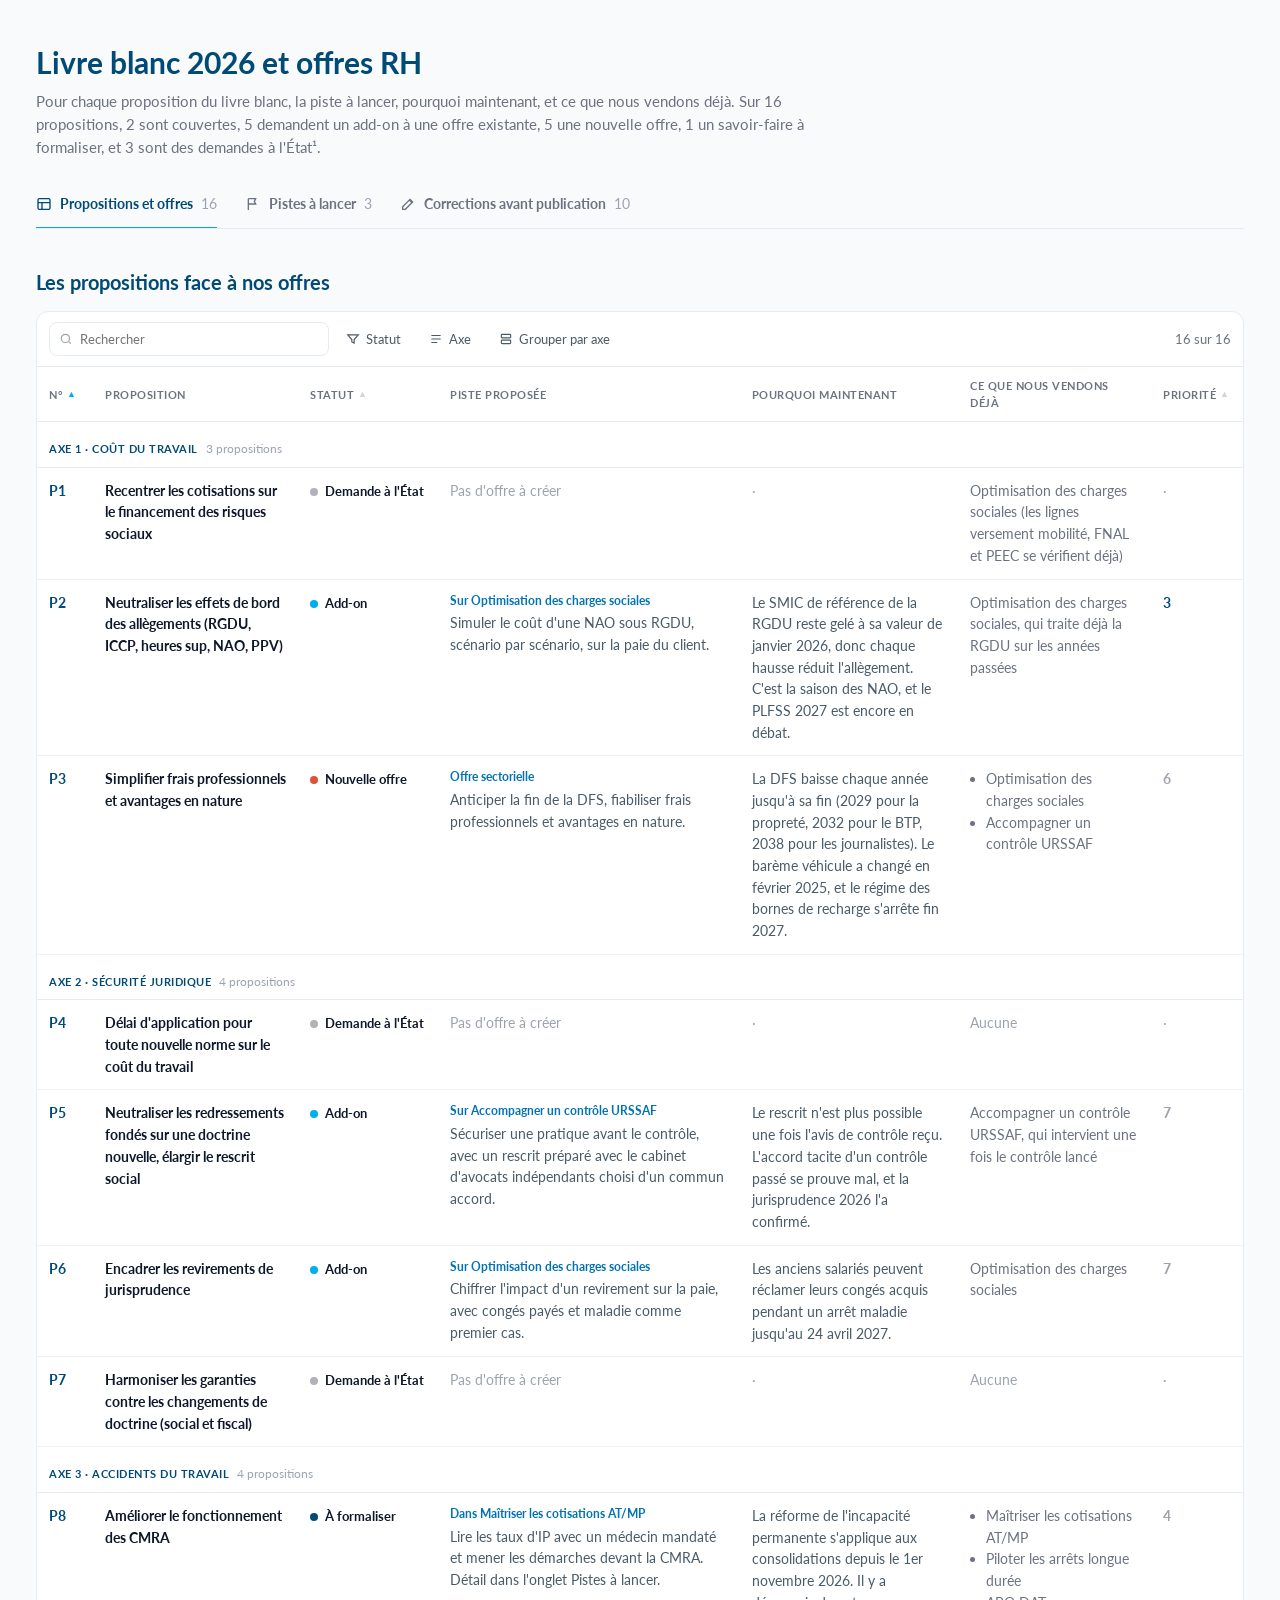
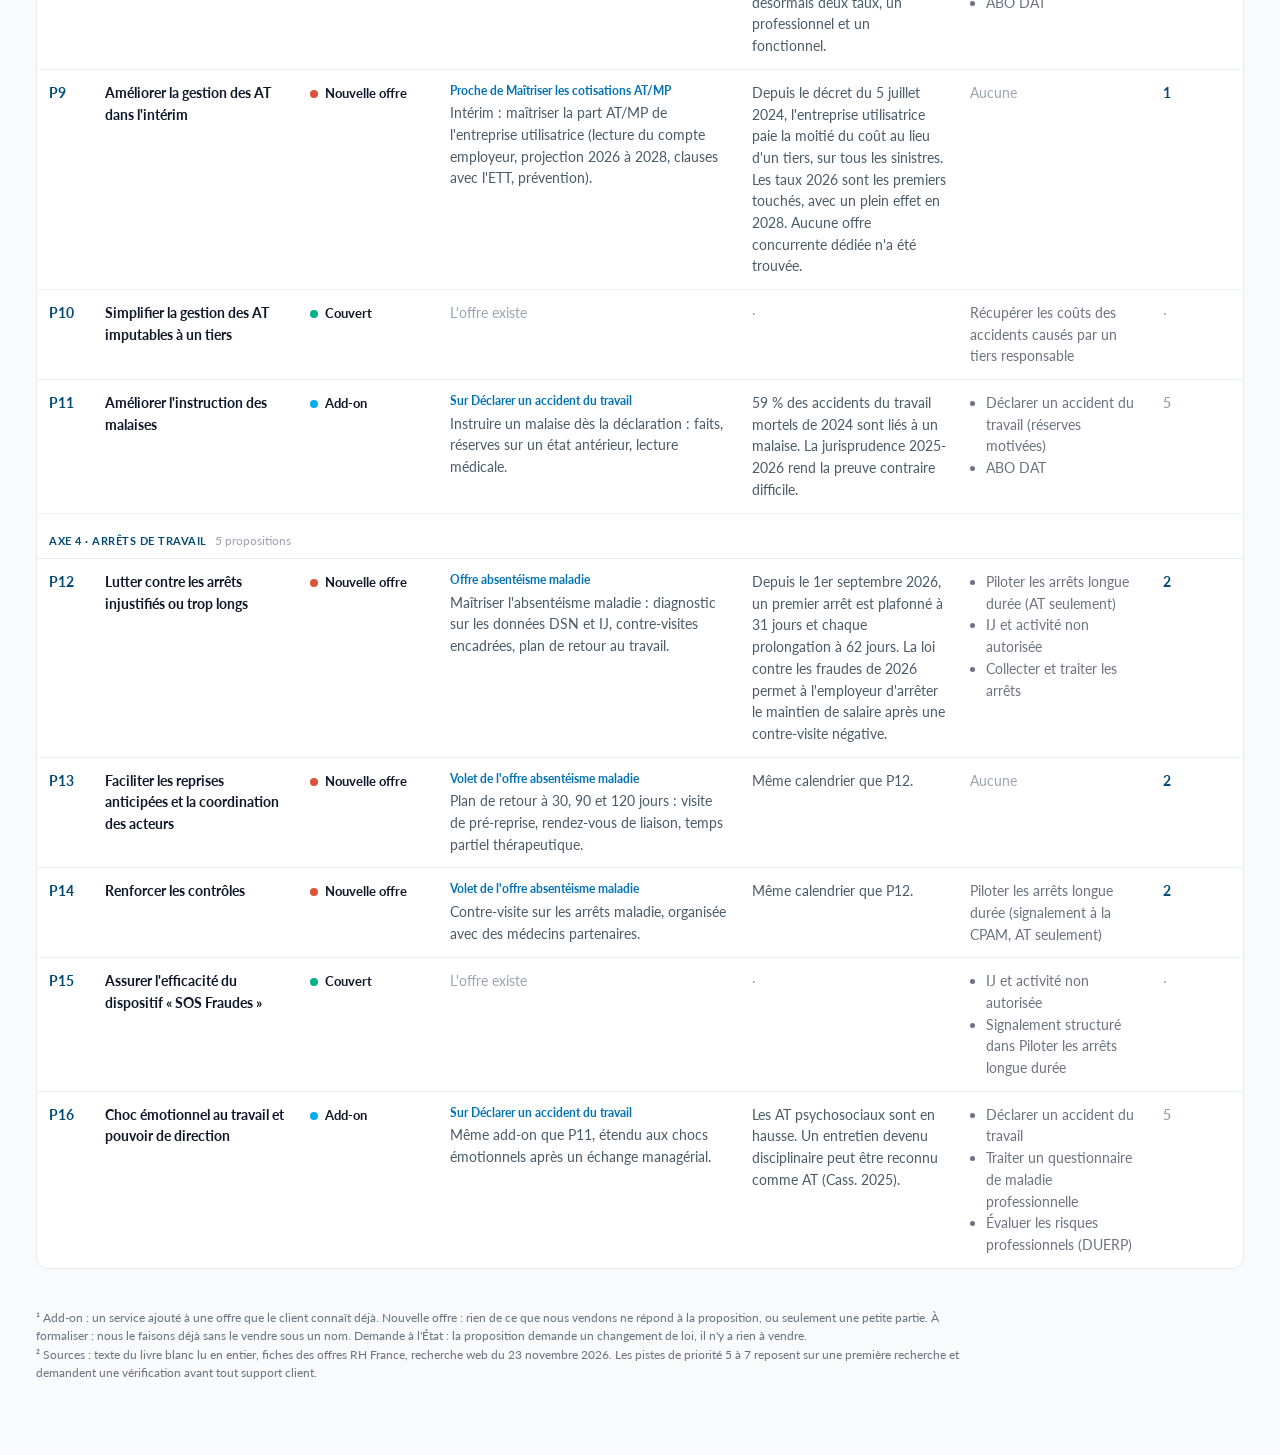
==== index.html @ 5270e530 "Piste column first, Demande à l'État status." ====
<!doctype html>
<html lang="fr">
<head>
<meta charset="utf-8">
<meta name="viewport" content="width=device-width, initial-scale=1">
<meta name="robots" content="noindex, nofollow, noarchive, nosnippet, noimageindex">
<title>Livre blanc 2026 et offres RH</title>
<link rel="preconnect" href="https://fonts.googleapis.com">
<link rel="preconnect" href="https://fonts.gstatic.com" crossorigin>
<link rel="stylesheet" href="https://fonts.googleapis.com/css2?family=Lato:wght@400;700;900&display=swap">
<link rel="stylesheet" href="style.css">
<style>
#map col.c-n{width:56px} #map col.c-prop{width:17%} #map col.c-st{width:140px} #map col.c-pis{width:25%} #map col.c-why{width:auto} #map col.c-off{width:16%} #map col.c-pr{width:92px}
#map td.off{color:var(--muted)}

</style>
</head>
<body>
<div class="wrap">

<header>
  <h1>Livre blanc 2026 et offres RH</h1>
  <p class="lead">Pour chaque proposition du livre blanc, la piste à lancer, pourquoi maintenant, et ce que nous vendons déjà. Sur 16 propositions, 2 sont couvertes, 5 demandent un add-on à une offre existante, 5 une nouvelle offre, 1 un savoir-faire à formaliser, et 3 sont des demandes à l'État¹.</p>
  <nav class="tabs" aria-label="Pages">
    <a href="./" aria-current="page"><svg viewBox="0 0 24 24" aria-hidden="true"><rect x="3" y="4" width="18" height="16" rx="2"/><path d="M3 10h18M9 10v10"/></svg>Propositions et offres <span class="c">16</span></a>
    <a href="pistes.html"><svg viewBox="0 0 24 24" aria-hidden="true"><path d="M5 21V4"/><path d="M5 4h11l-2 4 2 4H5"/></svg>Pistes à lancer <span class="c">3</span></a>
    <a href="corrections.html"><svg viewBox="0 0 24 24" aria-hidden="true"><path d="M4 20h4L19 9l-4-4L4 16z"/><path d="M14 6l4 4"/></svg>Corrections avant publication <span class="c">10</span></a>
  </nav>
</header>

<section aria-labelledby="t1">
  <h2 id="t1">Les propositions face à nos offres</h2>
  <div class="view" id="mapview">
    <div class="toolbar" role="toolbar" aria-label="Filtres">
      <label class="search"><svg viewBox="0 0 24 24" aria-hidden="true"><circle cx="11" cy="11" r="7"/><path d="m20 20-3.5-3.5"/></svg><input id="q" type="search" placeholder="Rechercher" aria-label="Rechercher une proposition ou une offre"></label>
      <span class="fbtn" id="fb-status"><svg viewBox="0 0 24 24" aria-hidden="true"><path d="M3 5h18l-7 8v6l-4-2v-4z"/></svg><span class="lbl">Statut</span><select id="f-status" aria-label="Filtrer par statut"></select></span>
      <span class="fbtn" id="fb-axe"><svg viewBox="0 0 24 24" aria-hidden="true"><path d="M4 6h16M4 12h16M4 18h10"/></svg><span class="lbl">Axe</span><select id="f-axe" aria-label="Filtrer par axe"></select></span>
      <span class="fbtn" id="fb-group"><svg viewBox="0 0 24 24" aria-hidden="true"><rect x="4" y="4" width="16" height="6" rx="1.5"/><rect x="4" y="14" width="16" height="6" rx="1.5"/></svg><span class="lbl">Grouper par axe</span><select id="f-group" aria-label="Grouper les lignes"><option value="axe">Grouper par axe</option><option value="status">Grouper par statut</option><option value="none">Sans regroupement</option></select></span>
      <span class="spacer"></span>
      <button class="clear" id="clear">Réinitialiser</button>
      <span class="meta" id="count"></span>
    </div>
    <table id="map">
      <colgroup><col class="c-n"><col class="c-prop"><col class="c-st"><col class="c-pis"><col class="c-why"><col class="c-off"><col class="c-pr"></colgroup>
      <thead><tr>
        <th data-key="n" aria-sort="ascending"><button>N° <span class="arrow">▲</span></button></th>
        <th><span>Proposition</span></th>
        <th data-key="status"><button>Statut <span class="arrow">▲</span></button></th>
        <th><span>Piste proposée</span></th>
        <th><span>Pourquoi maintenant</span></th>
        <th><span>Ce que nous vendons déjà</span></th>
        <th data-key="prio"><button>Priorité <span class="arrow">▲</span></button></th>
      </tr></thead>
      <tbody></tbody>
    </table>
  </div>
</section>

<p class="foot">¹ Add-on : un service ajouté à une offre que le client connaît déjà. Nouvelle offre : rien de ce que nous vendons ne répond à la proposition, ou seulement une petite partie. À formaliser : nous le faisons déjà sans le vendre sous un nom. Demande à l'État : la proposition demande un changement de loi, il n'y a rien à vendre.<br>² Sources : texte du livre blanc lu en entier, fiches des offres RH France, recherche web du 23 novembre 2026. Les pistes de priorité 5 à 7 reposent sur une première recherche et demandent une vérification avant tout support client.</p>
</div>

<script>
(function(){
  var AXES={1:"Axe 1 · Coût du travail",2:"Axe 2 · Sécurité juridique",3:"Axe 3 · Accidents du travail",4:"Axe 4 · Arrêts de travail"};
  var ST={ok:"Couvert",addon:"Add-on",new:"Nouvelle offre",prac:"À formaliser",pol:"Demande à l'État"};
  var ST_KEYS=["ok","addon","new","prac","pol"];
  var ST_ORDER={new:0,addon:1,prac:2,ok:3,pol:4};
  var rows=[
    {n:1,axe:1,prop:"Recentrer les cotisations sur le financement des risques sociaux",offers:["Optimisation des charges sociales (les lignes versement mobilité, FNAL et PEEC se vérifient déjà)"],st:"pol"},
    {n:2,axe:1,prop:"Neutraliser les effets de bord des allègements (RGDU, ICCP, heures sup, NAO, PPV)",offers:["Optimisation des charges sociales, qui traite déjà la RGDU sur les années passées"],st:"addon",on:"Sur Optimisation des charges sociales",piste:"Simuler le coût d'une NAO sous RGDU, scénario par scénario, sur la paie du client.",why:"Le SMIC de référence de la RGDU reste gelé à sa valeur de janvier 2026, donc chaque hausse réduit l'allègement. C'est la saison des NAO, et le PLFSS 2027 est encore en débat.",prio:3},
    {n:3,axe:1,prop:"Simplifier frais professionnels et avantages en nature",offers:["Optimisation des charges sociales","Accompagner un contrôle URSSAF"],st:"new",on:"Offre sectorielle",piste:"Anticiper la fin de la DFS, fiabiliser frais professionnels et avantages en nature.",why:"La DFS baisse chaque année jusqu'à sa fin (2029 pour la propreté, 2032 pour le BTP, 2038 pour les journalistes). Le barème véhicule a changé en février 2025, et le régime des bornes de recharge s'arrête fin 2027.",prio:6},
    {n:4,axe:2,prop:"Délai d'application pour toute nouvelle norme sur le coût du travail",offers:[],st:"pol"},
    {n:5,axe:2,prop:"Neutraliser les redressements fondés sur une doctrine nouvelle, élargir le rescrit social",offers:["Accompagner un contrôle URSSAF, qui intervient une fois le contrôle lancé"],st:"addon",on:"Sur Accompagner un contrôle URSSAF",piste:"Sécuriser une pratique avant le contrôle, avec un rescrit préparé avec le cabinet d'avocats indépendants choisi d'un commun accord.",why:"Le rescrit n'est plus possible une fois l'avis de contrôle reçu. L'accord tacite d'un contrôle passé se prouve mal, et la jurisprudence 2026 l'a confirmé.",prio:7},
    {n:6,axe:2,prop:"Encadrer les revirements de jurisprudence",offers:["Optimisation des charges sociales"],st:"addon",on:"Sur Optimisation des charges sociales",piste:"Chiffrer l'impact d'un revirement sur la paie, avec congés payés et maladie comme premier cas.",why:"Les anciens salariés peuvent réclamer leurs congés acquis pendant un arrêt maladie jusqu'au 24 avril 2027.",prio:7},
    {n:7,axe:2,prop:"Harmoniser les garanties contre les changements de doctrine (social et fiscal)",offers:[],st:"pol"},
    {n:8,axe:3,prop:"Améliorer le fonctionnement des CMRA",offers:["Maîtriser les cotisations AT/MP","Piloter les arrêts longue durée","ABO DAT"],st:"prac",on:"Dans Maîtriser les cotisations AT/MP",piste:"Lire les taux d'IP avec un médecin mandaté et mener les démarches devant la CMRA. Détail dans l'onglet Pistes à lancer.",why:"La réforme de l'incapacité permanente s'applique aux consolidations depuis le 1er novembre 2026. Il y a désormais deux taux, un professionnel et un fonctionnel.",prio:4},
    {n:9,axe:3,prop:"Améliorer la gestion des AT dans l'intérim",offers:[],st:"new",on:"Proche de Maîtriser les cotisations AT/MP",piste:"Intérim : maîtriser la part AT/MP de l'entreprise utilisatrice (lecture du compte employeur, projection 2026 à 2028, clauses avec l'ETT, prévention).",why:"Depuis le décret du 5 juillet 2024, l'entreprise utilisatrice paie la moitié du coût au lieu d'un tiers, sur tous les sinistres. Les taux 2026 sont les premiers touchés, avec un plein effet en 2028. Aucune offre concurrente dédiée n'a été trouvée.",prio:1},
    {n:10,axe:3,prop:"Simplifier la gestion des AT imputables à un tiers",offers:["Récupérer les coûts des accidents causés par un tiers responsable"],st:"ok"},
    {n:11,axe:3,prop:"Améliorer l'instruction des malaises",offers:["Déclarer un accident du travail (réserves motivées)","ABO DAT"],st:"addon",on:"Sur Déclarer un accident du travail",piste:"Instruire un malaise dès la déclaration : faits, réserves sur un état antérieur, lecture médicale.",why:"59 % des accidents du travail mortels de 2024 sont liés à un malaise. La jurisprudence 2025-2026 rend la preuve contraire difficile.",prio:5},
    {n:12,axe:4,prop:"Lutter contre les arrêts injustifiés ou trop longs",offers:["Piloter les arrêts longue durée (AT seulement)","IJ et activité non autorisée","Collecter et traiter les arrêts"],st:"new",on:"Offre absentéisme maladie",piste:"Maîtriser l'absentéisme maladie : diagnostic sur les données DSN et IJ, contre-visites encadrées, plan de retour au travail.",why:"Depuis le 1er septembre 2026, un premier arrêt est plafonné à 31 jours et chaque prolongation à 62 jours. La loi contre les fraudes de 2026 permet à l'employeur d'arrêter le maintien de salaire après une contre-visite négative.",prio:2},
    {n:13,axe:4,prop:"Faciliter les reprises anticipées et la coordination des acteurs",offers:[],st:"new",on:"Volet de l'offre absentéisme maladie",piste:"Plan de retour à 30, 90 et 120 jours : visite de pré-reprise, rendez-vous de liaison, temps partiel thérapeutique.",why:"Même calendrier que P12.",prio:2},
    {n:14,axe:4,prop:"Renforcer les contrôles",offers:["Piloter les arrêts longue durée (signalement à la CPAM, AT seulement)"],st:"new",on:"Volet de l'offre absentéisme maladie",piste:"Contre-visite sur les arrêts maladie, organisée avec des médecins partenaires.",why:"Même calendrier que P12.",prio:2},
    {n:15,axe:4,prop:"Assurer l'efficacité du dispositif « SOS Fraudes »",offers:["IJ et activité non autorisée","Signalement structuré dans Piloter les arrêts longue durée"],st:"ok"},
    {n:16,axe:4,prop:"Choc émotionnel au travail et pouvoir de direction",offers:["Déclarer un accident du travail","Traiter un questionnaire de maladie professionnelle","Évaluer les risques professionnels (DUERP)"],st:"addon",on:"Sur Déclarer un accident du travail",piste:"Même add-on que P11, étendu aux chocs émotionnels après un échange managérial.",why:"Les AT psychosociaux sont en hausse. Un entretien devenu disciplinaire peut être reconnu comme AT (Cass. 2025).",prio:5}
  ];

  function esc(s){return String(s).replace(/[&<>"]/g,function(c){return{"&":"&amp;","<":"&lt;",">":"&gt;",'"':"&quot;"}[c];});}
  function status(st){return '<span class="status"><span class="dot d-'+st+'"></span>'+ST[st]+'</span>';}
  function count(arr,f){return arr.filter(f).length;}
  var total=rows.length;

  var fs=document.getElementById('f-status'),fa=document.getElementById('f-axe'),fg=document.getElementById('f-group'),q=document.getElementById('q');
  fs.innerHTML='<option value="">Tous les statuts</option>'+ST_KEYS.map(function(k){return '<option value="'+k+'">'+ST[k]+' ('+count(rows,function(r){return r.st===k;})+')</option>';}).join('');
  fa.innerHTML='<option value="">Tous les axes</option>'+Object.keys(AXES).map(function(k){return '<option value="'+k+'">'+AXES[k]+'</option>';}).join('');

  var sort={key:'n',dir:1}, only=null;
  function label(id,sel,base,isDefault){var b=document.getElementById(id);var v=sel.value;var on=!!v&&!isDefault;b.classList.toggle('on',on);b.querySelector('.lbl').textContent=on||id==='fb-group'?sel.options[sel.selectedIndex].text.replace(/ \(\d+\)$/,''):base;}

  function render(){
    var term=q.value.trim().toLowerCase();
    var list=rows.filter(function(r){
      if(only&&only.indexOf(r.n)<0)return false;
      if(fs.value&&r.st!==fs.value)return false;
      if(fa.value&&String(r.axe)!==fa.value)return false;
      if(term){var hay=[r.prop,r.offers.join(' '),r.piste||'',r.why||'',ST[r.st],'p'+r.n].join(' ').toLowerCase();if(hay.indexOf(term)<0)return false;}
      return true;
    });
    list.sort(function(a,b){
      var va,vb;
      if(sort.key==='status'){va=ST_ORDER[a.st];vb=ST_ORDER[b.st];}
      else if(sort.key==='prio'){va=a.prio||99;vb=b.prio||99;}
      else{va=a.n;vb=b.n;}
      return (va-vb)*sort.dir||a.n-b.n;
    });
    var groupBy=fg.value,html='',last=null;
    list.forEach(function(r){
      var g=groupBy==='axe'?r.axe:groupBy==='status'?r.st:null;
      if(g!==null&&g!==last){
        var n=list.filter(function(x){return (groupBy==='axe'?x.axe:x.st)===g;}).length;
        html+='<tr class="group"><td colspan="7">'+(groupBy==='axe'?AXES[g]:ST[g])+'<span>'+n+' proposition'+(n>1?'s':'')+'</span></td></tr>';
        last=g;
      }
      var offers=r.offers.length?(r.offers.length>1?'<ul class="offers">'+r.offers.map(function(o){return '<li>'+esc(o)+'</li>';}).join('')+'</ul>':esc(r.offers[0])):'<span class="dim">Aucune</span>';
      var piste=r.piste?'<span class="kind">'+esc(r.on)+'</span>'+esc(r.piste):'<span class="dim">'+(r.st==='ok'?"L'offre existe":"Pas d'offre à créer")+'</span>';
      var pr=r.prio?'<span class="prio'+(r.prio<=3?' hi':'')+'">'+r.prio+'</span>':'<span class="dim">·</span>';
      html+='<tr><td class="n">P'+r.n+'</td><td class="prop">'+esc(r.prop)+'</td><td data-l="Statut">'+status(r.st)+'</td><td data-l="Piste proposée">'+piste+'</td><td data-l="Pourquoi maintenant"'+(r.why?'':' class="nil"')+'>'+(r.why?esc(r.why):'<span class="dim">·</span>')+'</td><td class="off" data-l="Ce que nous vendons déjà">'+offers+'</td><td data-l="Priorité"'+(r.prio?'':' class="nil"')+'>'+pr+'</td></tr>';
    });
    if(!list.length)html='<tr class="empty"><td colspan="7">Aucune proposition ne correspond à ces filtres.</td></tr>';
    document.querySelector('#map tbody').innerHTML=html;
    document.getElementById('count').textContent=list.length+' sur '+total;
    var active=only||fs.value||fa.value||term||fg.value!=='axe'||sort.key!=='n'||sort.dir!==1;
    document.getElementById('clear').classList.toggle('show',!!active);
    label('fb-status',fs,'Statut');label('fb-axe',fa,'Axe');label('fb-group',fg,'Grouper par axe',fg.value==='axe');
    document.querySelectorAll('#map th[data-key]').forEach(function(th){
      var on=th.dataset.key===sort.key;
      if(on){th.setAttribute('aria-sort',sort.dir>0?'ascending':'descending');th.querySelector('.arrow').textContent=sort.dir>0?'▲':'▼';}
      else{th.removeAttribute('aria-sort');th.querySelector('.arrow').textContent='▲';}
    });
  }
  [fs,fa,fg].forEach(function(s){s.addEventListener('change',function(){only=null;render();});});
  q.addEventListener('input',function(){only=null;render();});
  document.getElementById('clear').addEventListener('click',function(){only=null;if(location.search)history.replaceState(null,'',location.pathname);fs.value='';fa.value='';fg.value='axe';q.value='';sort={key:'n',dir:1};render();});
  document.querySelectorAll('#map th[data-key] button').forEach(function(b){
    b.addEventListener('click',function(){var k=b.parentNode.dataset.key;if(sort.key===k)sort.dir*=-1;else sort={key:k,dir:1};if(k!=='n'&&fg.value==='axe')fg.value='none';render();});
  });
  var p=new URLSearchParams(location.search).get('p');
  if(p)only=p.split(',').map(Number);
  render();
})();
</script>
</body>
</html>
---- style.css ----
/* Ayming tokens (DESIGN.md) on the interface-design system: flat surfaces, hairlines, one accent. */
:root{
  --accent:#00AEEF; --navy:#004A76; --mid:#0072B6;
  --strong:#0f172a; --body:#4A5B68; --muted:#6b7280; --faint:#9ca3af;
  --canvas:#f8fafc; --raised:#ffffff; --line:#e6ebf1; --line-soft:#eef2f6; --hover:#f4f8fb;
  --tint:rgba(0,174,239,0.10);
  --ok:#00B08B; --none:#DC533A; --part:#00AEEF; --prac:#004A76; --pol:#B2B1BB;
  --font:'Lato',sans-serif;
  color-scheme:light;
}
*{box-sizing:border-box}
html,body{margin:0}
body{background:var(--canvas);color:var(--strong);font-family:var(--font);font-size:14px;line-height:1.55;-webkit-font-smoothing:antialiased}
.wrap{max-width:1240px;margin:0 auto;padding:44px max(16px,env(safe-area-inset-right,0px)) 72px max(16px,env(safe-area-inset-left,0px));display:grid;gap:40px}
h1{font-size:30px;line-height:1.25;font-weight:700;color:var(--navy);margin:0 0 8px;text-wrap:balance}
h2{font-size:20px;line-height:1.3;font-weight:700;color:var(--navy);margin:0;text-wrap:balance}
h3{font-size:16px;line-height:1.35;font-weight:700;color:var(--strong);margin:0}
p{margin:0}
a{color:var(--mid)}
.lead{font-size:15px;color:var(--muted);max-width:820px}
section{display:grid;gap:16px;min-width:0}

/* Page tabs: underlined, with an icon and a count */
.tabs{display:flex;gap:28px;border-bottom:1px solid var(--line);margin-top:24px;overflow:hidden}
.tabs a{display:inline-flex;align-items:center;gap:8px;padding:10px 0 12px;font-size:14px;font-weight:700;color:var(--muted);text-decoration:none;border-bottom:2px solid transparent;margin-bottom:-1px}
.tabs a:hover{color:var(--strong)}
.tabs a[aria-current="page"]{color:var(--navy);border-bottom-color:var(--accent)}
.tabs svg{width:16px;height:16px;stroke:currentColor;fill:none;stroke-width:2}
.tabs .c{font-weight:400;color:var(--faint);font-variant-numeric:tabular-nums}

.dot{display:inline-block;width:8px;height:8px;border-radius:50%;margin-right:7px;vertical-align:1px;flex:none}
.d-ok{background:var(--ok)} .d-addon{background:var(--part)} .d-new{background:var(--none)} .d-prac{background:var(--prac)} .d-none{background:var(--none)} .d-pol{background:var(--pol)}
.status{display:inline-flex;align-items:baseline;color:var(--strong);font-weight:700;font-size:13px}

/* View: toolbar + table, flat with hairlines */
.view{background:var(--raised);border:1px solid var(--line);border-radius:12px;min-width:0}
.toolbar{display:flex;flex-wrap:wrap;align-items:center;gap:6px;padding:10px 12px;border-bottom:1px solid var(--line)}
.search{position:relative;flex:1 1 220px;max-width:280px}
.search svg{position:absolute;left:10px;top:50%;transform:translateY(-50%);width:14px;height:14px;stroke:var(--faint);fill:none;stroke-width:2;pointer-events:none}
.search input{width:100%;font:inherit;font-size:13px;padding:6px 10px 6px 30px;border:1px solid var(--line);border-radius:8px;background:var(--raised);color:var(--strong)}
.search input:focus{outline:none;border-color:var(--accent);box-shadow:0 0 0 2px var(--tint)}
.fbtn{position:relative;display:inline-flex;align-items:center;gap:6px;font-size:13px;color:var(--body);border-radius:8px;padding:6px 10px;cursor:pointer;border:1px solid transparent}
.fbtn:hover{background:var(--hover)}
.fbtn.on{background:var(--tint);color:var(--navy);font-weight:700}
.fbtn svg{width:14px;height:14px;stroke:currentColor;fill:none;stroke-width:2;flex:none}
.fbtn select{position:absolute;inset:0;opacity:0;cursor:pointer;font:inherit;width:100%}
.fbtn:focus-within{box-shadow:0 0 0 2px var(--accent)}
.spacer{flex:1}
.meta{font-size:13px;color:var(--muted);font-variant-numeric:tabular-nums}
.clear{font:inherit;font-size:13px;color:var(--mid);background:none;border:none;cursor:pointer;padding:6px 4px;font-weight:700;visibility:hidden}
.clear.show{visibility:visible}
.clear:focus-visible,th button:focus-visible,a:focus-visible,button:focus-visible{outline:2px solid var(--accent);outline-offset:2px;border-radius:4px}

table{border-collapse:collapse;width:100%;table-layout:fixed}
thead th{text-align:left;padding:0;font-size:11px;font-weight:700;letter-spacing:.5px;text-transform:uppercase;color:var(--muted);border-bottom:1px solid var(--line)}
thead th > span,thead th > button{display:flex;align-items:center;gap:4px;padding:10px 12px;font:inherit;letter-spacing:inherit;text-transform:inherit;color:inherit;background:none;border:none;width:100%;text-align:left}
thead th > button{cursor:pointer}
thead th > button:hover{color:var(--navy)}
th .arrow{font-size:9px;opacity:.3}
th[aria-sort] .arrow{opacity:1;color:var(--accent)}
tbody td{padding:12px;border-bottom:1px solid var(--line-soft);vertical-align:top;color:var(--body);overflow-wrap:anywhere}
tbody tr:last-child td{border-bottom:none}
tbody tr:not(.group):hover td{background:var(--hover)}
.n{font-weight:700;color:var(--navy);font-variant-numeric:tabular-nums}
.prop{color:var(--strong);font-weight:700}
tr.group td{padding:18px 12px 8px;font-size:11px;font-weight:700;letter-spacing:.5px;text-transform:uppercase;color:var(--navy);border-bottom:1px solid var(--line)}
tr.group td span{color:var(--faint);font-weight:400;letter-spacing:0;text-transform:none;font-size:12px;margin-left:8px}
tr.group:hover td{background:none}
.empty td{text-align:center;color:var(--muted);padding:28px}
ul.offers{margin:0;padding-left:16px;text-align:left}
.kind{display:block;font-size:12px;font-weight:700;color:var(--mid);margin-bottom:2px}
.dim{color:var(--faint)}
.prio{font-weight:700;font-variant-numeric:tabular-nums;color:var(--faint)}
.prio.hi{color:var(--navy)}
.foot{font-size:12px;color:var(--muted);max-width:940px}

/* Narrow screens: rows become stacked blocks, never a side scroll */
@media (max-width:960px){
  table,thead,tbody,tr,td{display:block;width:100%}
  thead{display:none}
  tbody tr:not(.group){padding:12px;border-bottom:1px solid var(--line)}
  tbody td{border:none;padding:3px 0}
  tbody td[data-l]::before{content:attr(data-l);display:block;font-size:11px;font-weight:700;letter-spacing:.5px;text-transform:uppercase;color:var(--faint);margin-top:6px}
  tbody td.n{font-size:16px}
  td.nil{display:none}
}
@media (prefers-reduced-motion:reduce){*{transition:none!important;animation:none!important}}
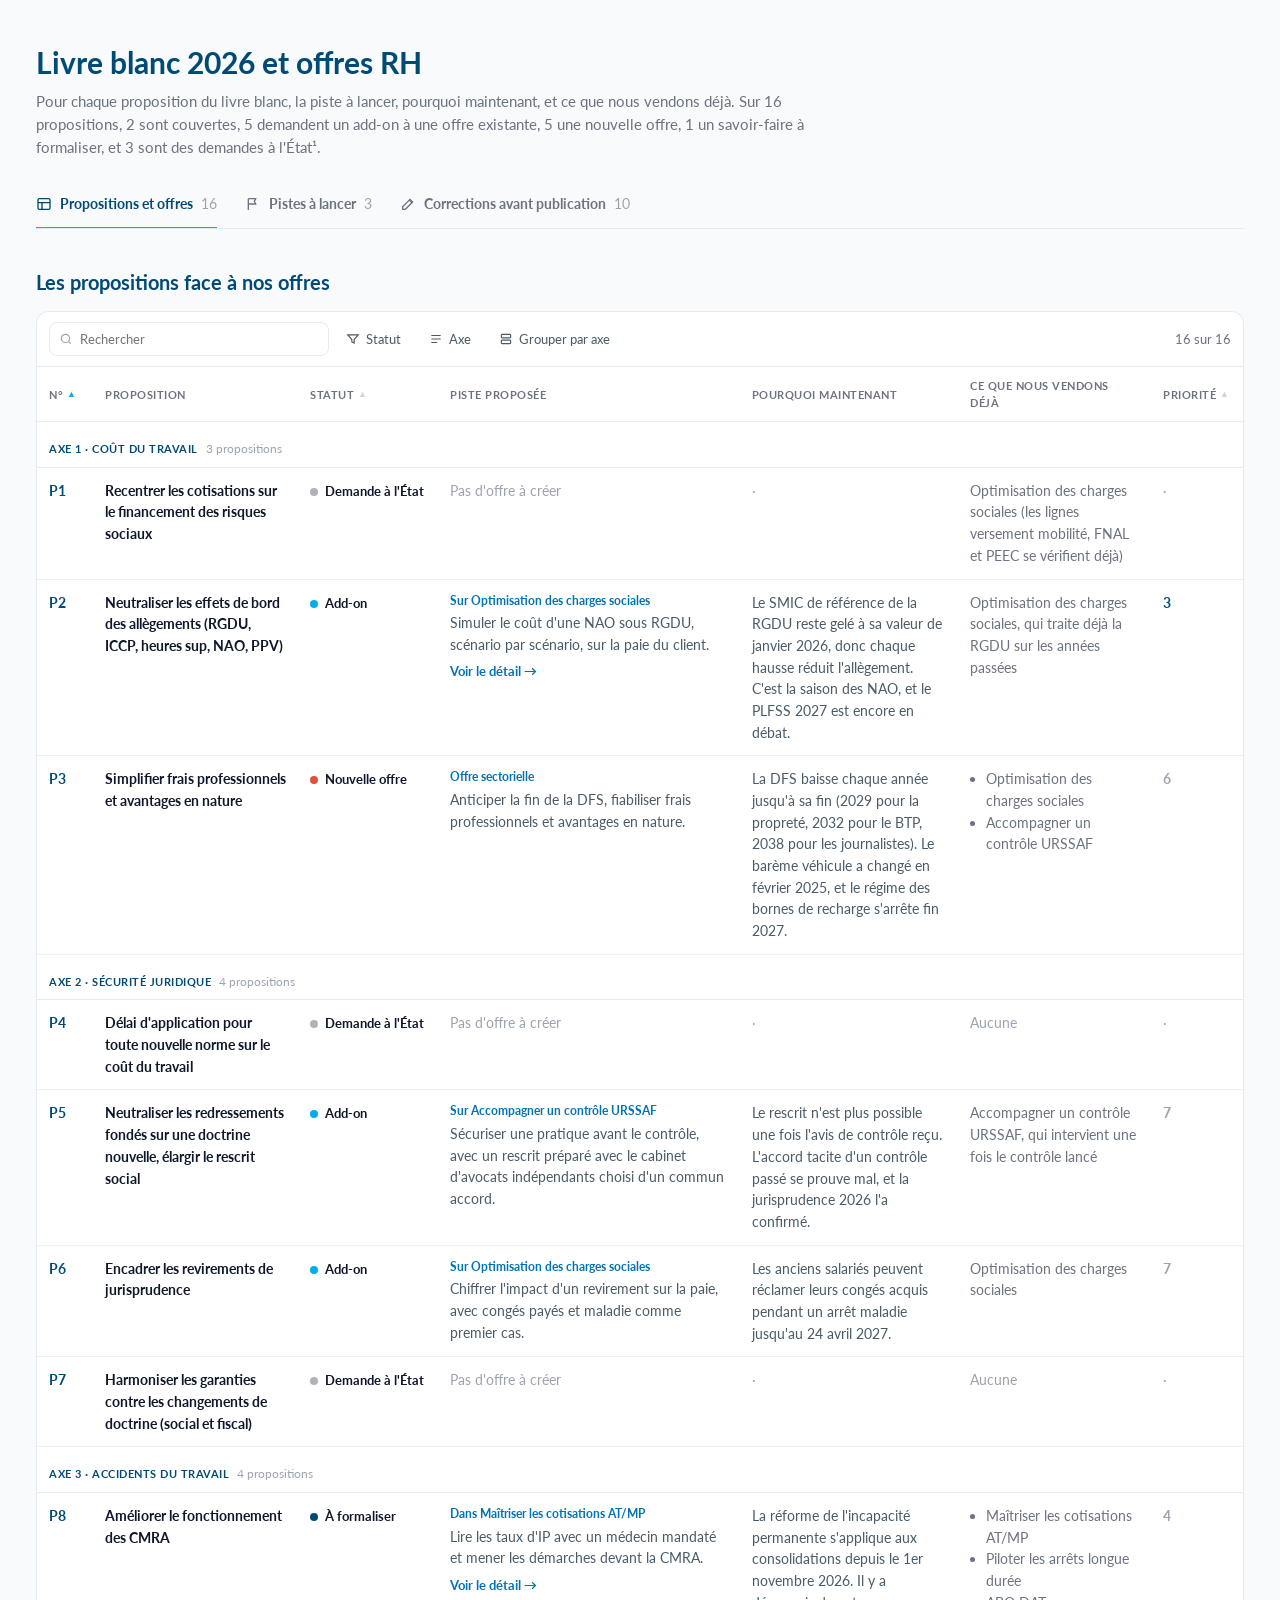
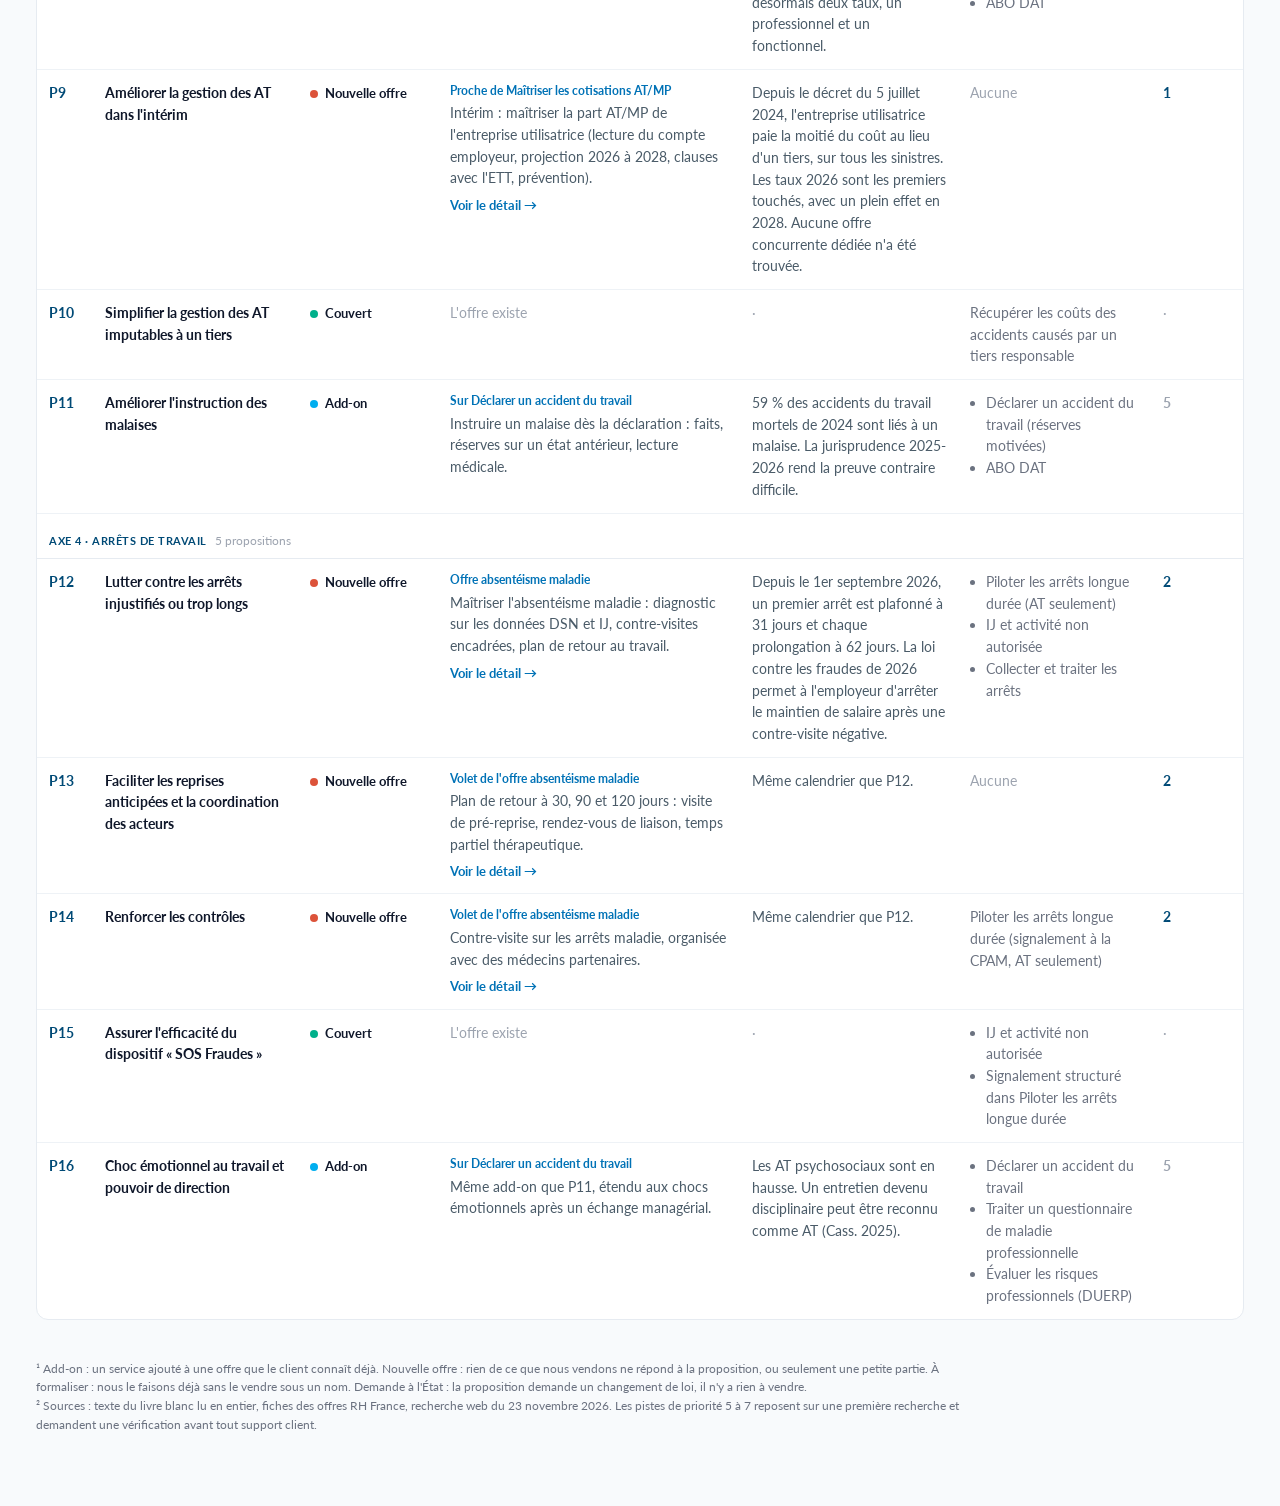
==== commit e6834758: "Detail links from table rows to pistes." ====
--- a/index.html
+++ b/index.html
@@ -12,6 +12,8 @@
 <style>
 #map col.c-n{width:56px} #map col.c-prop{width:17%} #map col.c-st{width:140px} #map col.c-pis{width:25%} #map col.c-why{width:auto} #map col.c-off{width:16%} #map col.c-pr{width:92px}
 #map td.off{color:var(--muted)}
+.more{display:block;margin-top:6px;font-size:13px;font-weight:700;color:var(--mid);text-decoration:none}
+.more:hover{text-decoration:underline}
 
 </style>
 </head>
@@ -67,19 +69,19 @@
   var ST_ORDER={new:0,addon:1,prac:2,ok:3,pol:4};
   var rows=[
     {n:1,axe:1,prop:"Recentrer les cotisations sur le financement des risques sociaux",offers:["Optimisation des charges sociales (les lignes versement mobilité, FNAL et PEEC se vérifient déjà)"],st:"pol"},
-    {n:2,axe:1,prop:"Neutraliser les effets de bord des allègements (RGDU, ICCP, heures sup, NAO, PPV)",offers:["Optimisation des charges sociales, qui traite déjà la RGDU sur les années passées"],st:"addon",on:"Sur Optimisation des charges sociales",piste:"Simuler le coût d'une NAO sous RGDU, scénario par scénario, sur la paie du client.",why:"Le SMIC de référence de la RGDU reste gelé à sa valeur de janvier 2026, donc chaque hausse réduit l'allègement. C'est la saison des NAO, et le PLFSS 2027 est encore en débat.",prio:3},
+    {n:2,axe:1,prop:"Neutraliser les effets de bord des allègements (RGDU, ICCP, heures sup, NAO, PPV)",offers:["Optimisation des charges sociales, qui traite déjà la RGDU sur les années passées"],st:"addon",on:"Sur Optimisation des charges sociales",more:"nao",piste:"Simuler le coût d'une NAO sous RGDU, scénario par scénario, sur la paie du client.",why:"Le SMIC de référence de la RGDU reste gelé à sa valeur de janvier 2026, donc chaque hausse réduit l'allègement. C'est la saison des NAO, et le PLFSS 2027 est encore en débat.",prio:3},
     {n:3,axe:1,prop:"Simplifier frais professionnels et avantages en nature",offers:["Optimisation des charges sociales","Accompagner un contrôle URSSAF"],st:"new",on:"Offre sectorielle",piste:"Anticiper la fin de la DFS, fiabiliser frais professionnels et avantages en nature.",why:"La DFS baisse chaque année jusqu'à sa fin (2029 pour la propreté, 2032 pour le BTP, 2038 pour les journalistes). Le barème véhicule a changé en février 2025, et le régime des bornes de recharge s'arrête fin 2027.",prio:6},
     {n:4,axe:2,prop:"Délai d'application pour toute nouvelle norme sur le coût du travail",offers:[],st:"pol"},
     {n:5,axe:2,prop:"Neutraliser les redressements fondés sur une doctrine nouvelle, élargir le rescrit social",offers:["Accompagner un contrôle URSSAF, qui intervient une fois le contrôle lancé"],st:"addon",on:"Sur Accompagner un contrôle URSSAF",piste:"Sécuriser une pratique avant le contrôle, avec un rescrit préparé avec le cabinet d'avocats indépendants choisi d'un commun accord.",why:"Le rescrit n'est plus possible une fois l'avis de contrôle reçu. L'accord tacite d'un contrôle passé se prouve mal, et la jurisprudence 2026 l'a confirmé.",prio:7},
     {n:6,axe:2,prop:"Encadrer les revirements de jurisprudence",offers:["Optimisation des charges sociales"],st:"addon",on:"Sur Optimisation des charges sociales",piste:"Chiffrer l'impact d'un revirement sur la paie, avec congés payés et maladie comme premier cas.",why:"Les anciens salariés peuvent réclamer leurs congés acquis pendant un arrêt maladie jusqu'au 24 avril 2027.",prio:7},
     {n:7,axe:2,prop:"Harmoniser les garanties contre les changements de doctrine (social et fiscal)",offers:[],st:"pol"},
-    {n:8,axe:3,prop:"Améliorer le fonctionnement des CMRA",offers:["Maîtriser les cotisations AT/MP","Piloter les arrêts longue durée","ABO DAT"],st:"prac",on:"Dans Maîtriser les cotisations AT/MP",piste:"Lire les taux d'IP avec un médecin mandaté et mener les démarches devant la CMRA. Détail dans l'onglet Pistes à lancer.",why:"La réforme de l'incapacité permanente s'applique aux consolidations depuis le 1er novembre 2026. Il y a désormais deux taux, un professionnel et un fonctionnel.",prio:4},
-    {n:9,axe:3,prop:"Améliorer la gestion des AT dans l'intérim",offers:[],st:"new",on:"Proche de Maîtriser les cotisations AT/MP",piste:"Intérim : maîtriser la part AT/MP de l'entreprise utilisatrice (lecture du compte employeur, projection 2026 à 2028, clauses avec l'ETT, prévention).",why:"Depuis le décret du 5 juillet 2024, l'entreprise utilisatrice paie la moitié du coût au lieu d'un tiers, sur tous les sinistres. Les taux 2026 sont les premiers touchés, avec un plein effet en 2028. Aucune offre concurrente dédiée n'a été trouvée.",prio:1},
+    {n:8,axe:3,prop:"Améliorer le fonctionnement des CMRA",offers:["Maîtriser les cotisations AT/MP","Piloter les arrêts longue durée","ABO DAT"],st:"prac",on:"Dans Maîtriser les cotisations AT/MP",more:"p8",piste:"Lire les taux d'IP avec un médecin mandaté et mener les démarches devant la CMRA.",why:"La réforme de l'incapacité permanente s'applique aux consolidations depuis le 1er novembre 2026. Il y a désormais deux taux, un professionnel et un fonctionnel.",prio:4},
+    {n:9,axe:3,prop:"Améliorer la gestion des AT dans l'intérim",offers:[],st:"new",on:"Proche de Maîtriser les cotisations AT/MP",more:"interim",piste:"Intérim : maîtriser la part AT/MP de l'entreprise utilisatrice (lecture du compte employeur, projection 2026 à 2028, clauses avec l'ETT, prévention).",why:"Depuis le décret du 5 juillet 2024, l'entreprise utilisatrice paie la moitié du coût au lieu d'un tiers, sur tous les sinistres. Les taux 2026 sont les premiers touchés, avec un plein effet en 2028. Aucune offre concurrente dédiée n'a été trouvée.",prio:1},
     {n:10,axe:3,prop:"Simplifier la gestion des AT imputables à un tiers",offers:["Récupérer les coûts des accidents causés par un tiers responsable"],st:"ok"},
     {n:11,axe:3,prop:"Améliorer l'instruction des malaises",offers:["Déclarer un accident du travail (réserves motivées)","ABO DAT"],st:"addon",on:"Sur Déclarer un accident du travail",piste:"Instruire un malaise dès la déclaration : faits, réserves sur un état antérieur, lecture médicale.",why:"59 % des accidents du travail mortels de 2024 sont liés à un malaise. La jurisprudence 2025-2026 rend la preuve contraire difficile.",prio:5},
-    {n:12,axe:4,prop:"Lutter contre les arrêts injustifiés ou trop longs",offers:["Piloter les arrêts longue durée (AT seulement)","IJ et activité non autorisée","Collecter et traiter les arrêts"],st:"new",on:"Offre absentéisme maladie",piste:"Maîtriser l'absentéisme maladie : diagnostic sur les données DSN et IJ, contre-visites encadrées, plan de retour au travail.",why:"Depuis le 1er septembre 2026, un premier arrêt est plafonné à 31 jours et chaque prolongation à 62 jours. La loi contre les fraudes de 2026 permet à l'employeur d'arrêter le maintien de salaire après une contre-visite négative.",prio:2},
-    {n:13,axe:4,prop:"Faciliter les reprises anticipées et la coordination des acteurs",offers:[],st:"new",on:"Volet de l'offre absentéisme maladie",piste:"Plan de retour à 30, 90 et 120 jours : visite de pré-reprise, rendez-vous de liaison, temps partiel thérapeutique.",why:"Même calendrier que P12.",prio:2},
-    {n:14,axe:4,prop:"Renforcer les contrôles",offers:["Piloter les arrêts longue durée (signalement à la CPAM, AT seulement)"],st:"new",on:"Volet de l'offre absentéisme maladie",piste:"Contre-visite sur les arrêts maladie, organisée avec des médecins partenaires.",why:"Même calendrier que P12.",prio:2},
+    {n:12,axe:4,prop:"Lutter contre les arrêts injustifiés ou trop longs",offers:["Piloter les arrêts longue durée (AT seulement)","IJ et activité non autorisée","Collecter et traiter les arrêts"],st:"new",on:"Offre absentéisme maladie",more:"absenteisme",piste:"Maîtriser l'absentéisme maladie : diagnostic sur les données DSN et IJ, contre-visites encadrées, plan de retour au travail.",why:"Depuis le 1er septembre 2026, un premier arrêt est plafonné à 31 jours et chaque prolongation à 62 jours. La loi contre les fraudes de 2026 permet à l'employeur d'arrêter le maintien de salaire après une contre-visite négative.",prio:2},
+    {n:13,axe:4,prop:"Faciliter les reprises anticipées et la coordination des acteurs",offers:[],st:"new",on:"Volet de l'offre absentéisme maladie",more:"absenteisme",piste:"Plan de retour à 30, 90 et 120 jours : visite de pré-reprise, rendez-vous de liaison, temps partiel thérapeutique.",why:"Même calendrier que P12.",prio:2},
+    {n:14,axe:4,prop:"Renforcer les contrôles",offers:["Piloter les arrêts longue durée (signalement à la CPAM, AT seulement)"],st:"new",on:"Volet de l'offre absentéisme maladie",more:"absenteisme",piste:"Contre-visite sur les arrêts maladie, organisée avec des médecins partenaires.",why:"Même calendrier que P12.",prio:2},
     {n:15,axe:4,prop:"Assurer l'efficacité du dispositif « SOS Fraudes »",offers:["IJ et activité non autorisée","Signalement structuré dans Piloter les arrêts longue durée"],st:"ok"},
     {n:16,axe:4,prop:"Choc émotionnel au travail et pouvoir de direction",offers:["Déclarer un accident du travail","Traiter un questionnaire de maladie professionnelle","Évaluer les risques professionnels (DUERP)"],st:"addon",on:"Sur Déclarer un accident du travail",piste:"Même add-on que P11, étendu aux chocs émotionnels après un échange managérial.",why:"Les AT psychosociaux sont en hausse. Un entretien devenu disciplinaire peut être reconnu comme AT (Cass. 2025).",prio:5}
   ];
@@ -121,7 +123,7 @@
         last=g;
       }
       var offers=r.offers.length?(r.offers.length>1?'<ul class="offers">'+r.offers.map(function(o){return '<li>'+esc(o)+'</li>';}).join('')+'</ul>':esc(r.offers[0])):'<span class="dim">Aucune</span>';
-      var piste=r.piste?'<span class="kind">'+esc(r.on)+'</span>'+esc(r.piste):'<span class="dim">'+(r.st==='ok'?"L'offre existe":"Pas d'offre à créer")+'</span>';
+      var piste=r.piste?'<span class="kind">'+esc(r.on)+'</span>'+esc(r.piste)+(r.more?'<a class="more" href="pistes.html#'+r.more+'">Voir le détail →</a>':''):'<span class="dim">'+(r.st==='ok'?"L'offre existe":"Pas d'offre à créer")+'</span>';
       var pr=r.prio?'<span class="prio'+(r.prio<=3?' hi':'')+'">'+r.prio+'</span>':'<span class="dim">·</span>';
       html+='<tr><td class="n">P'+r.n+'</td><td class="prop">'+esc(r.prop)+'</td><td data-l="Statut">'+status(r.st)+'</td><td data-l="Piste proposée">'+piste+'</td><td data-l="Pourquoi maintenant"'+(r.why?'':' class="nil"')+'>'+(r.why?esc(r.why):'<span class="dim">·</span>')+'</td><td class="off" data-l="Ce que nous vendons déjà">'+offers+'</td><td data-l="Priorité"'+(r.prio?'':' class="nil"')+'>'+pr+'</td></tr>';
     });
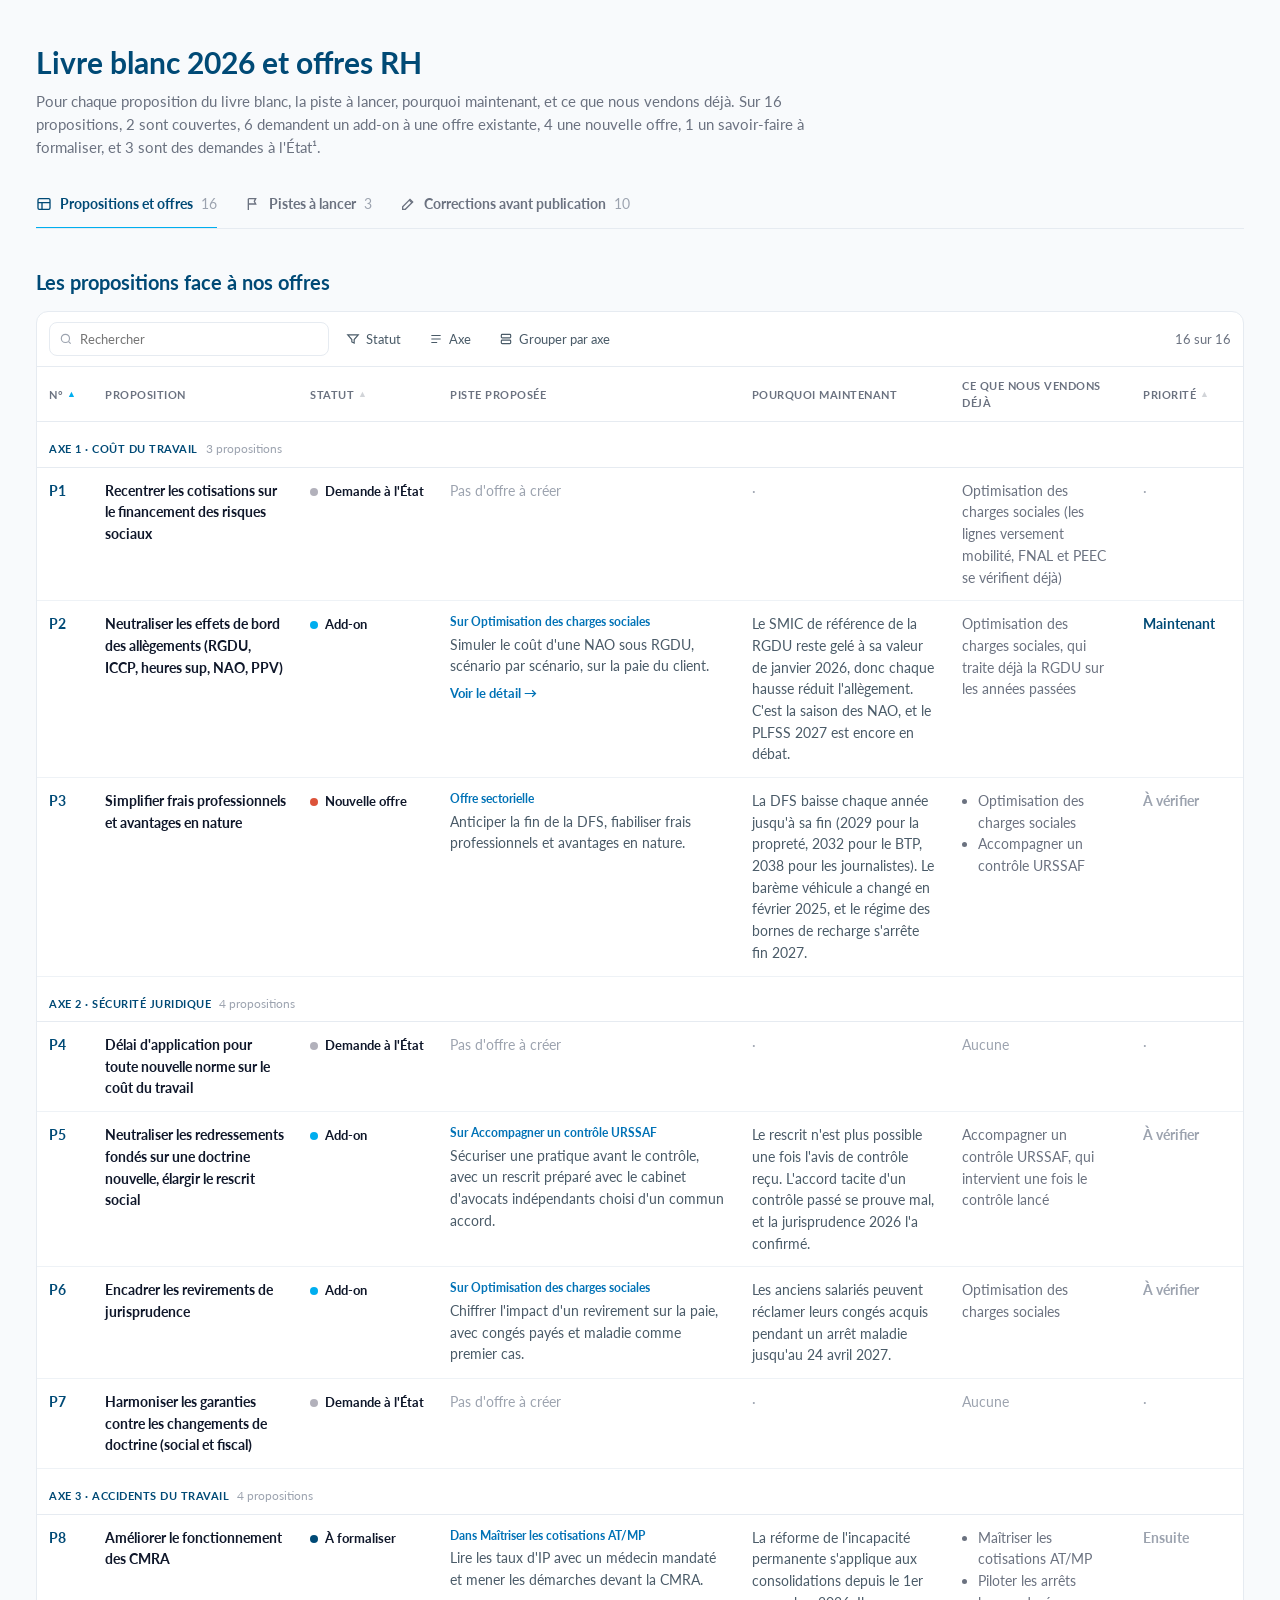
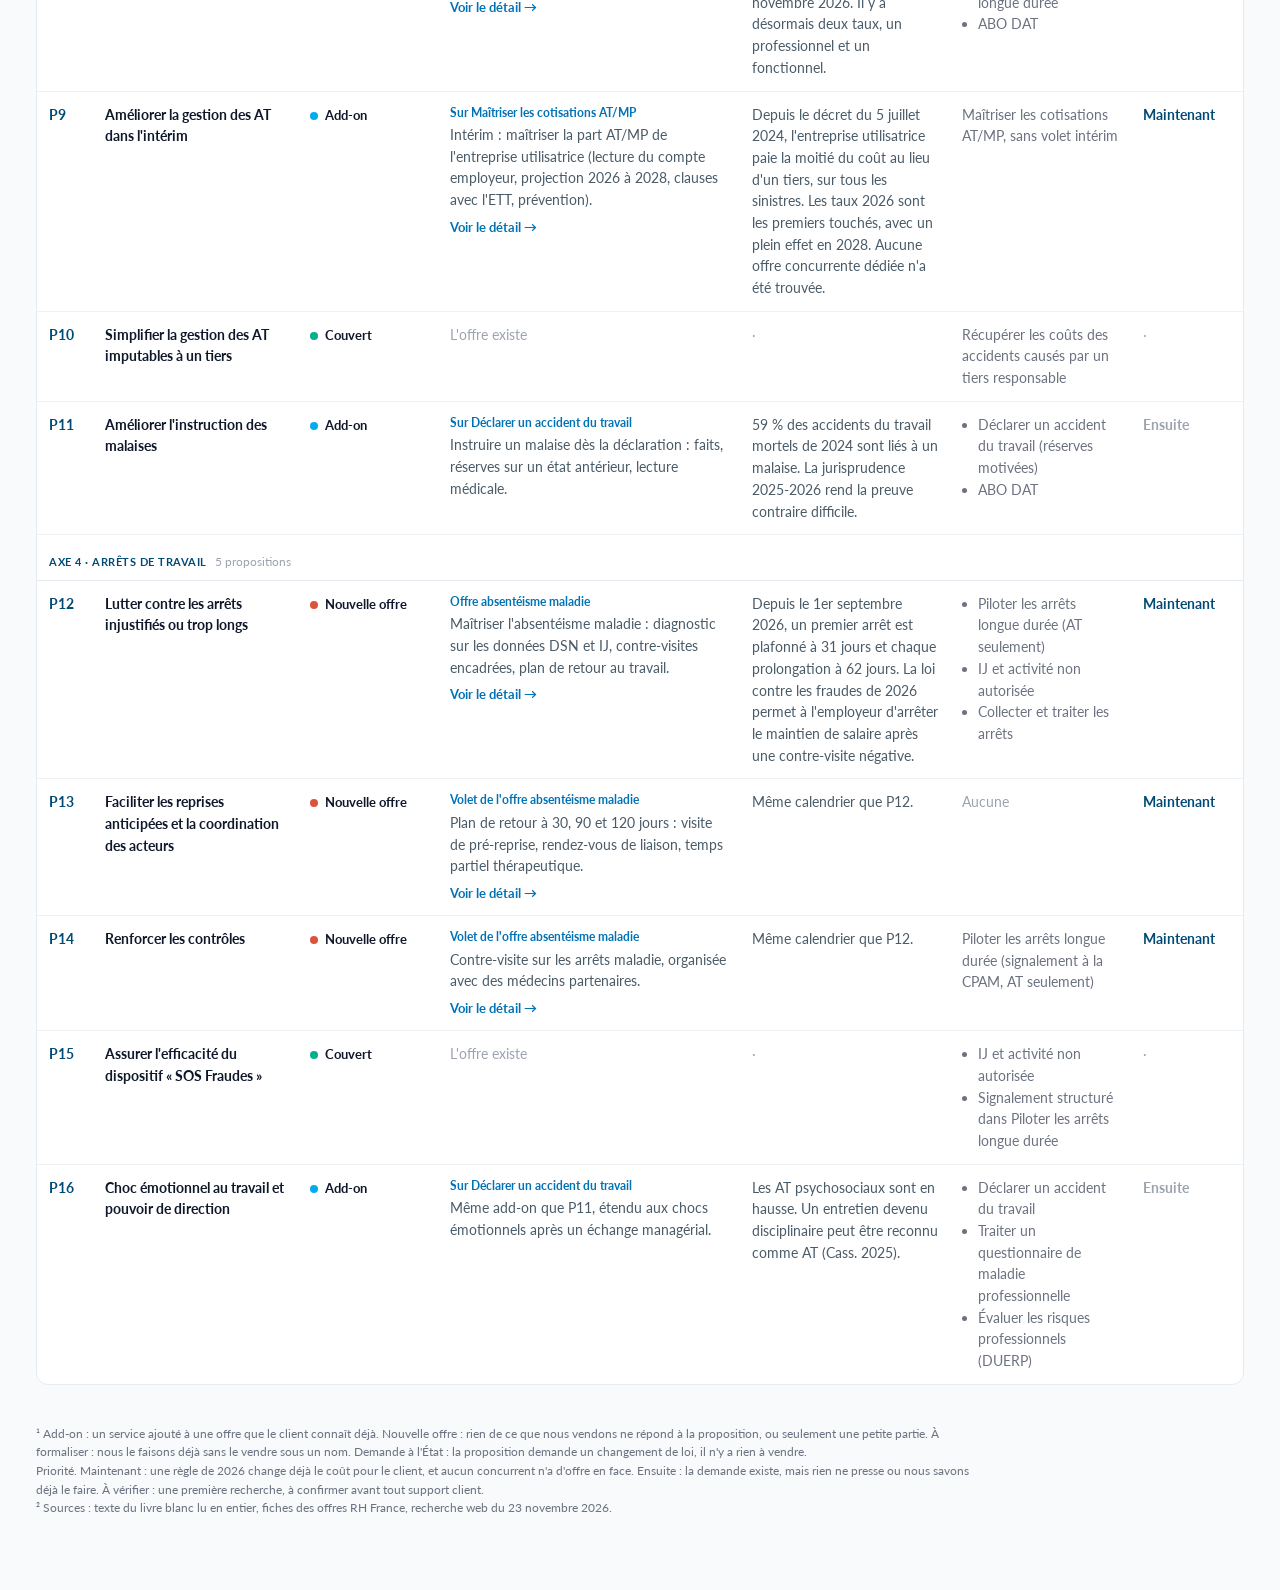
==== commit 9f89edf4: "P9 add-on, three priority levels." ====
--- a/index.html
+++ b/index.html
@@ -10,7 +10,7 @@
 <link rel="stylesheet" href="https://fonts.googleapis.com/css2?family=Lato:wght@400;700;900&display=swap">
 <link rel="stylesheet" href="style.css">
 <style>
-#map col.c-n{width:56px} #map col.c-prop{width:17%} #map col.c-st{width:140px} #map col.c-pis{width:25%} #map col.c-why{width:auto} #map col.c-off{width:16%} #map col.c-pr{width:92px}
+#map col.c-n{width:56px} #map col.c-prop{width:17%} #map col.c-st{width:140px} #map col.c-pis{width:25%} #map col.c-why{width:auto} #map col.c-off{width:15%} #map col.c-pr{width:112px}
 #map td.off{color:var(--muted)}
 .more{display:block;margin-top:6px;font-size:13px;font-weight:700;color:var(--mid);text-decoration:none}
 .more:hover{text-decoration:underline}
@@ -22,7 +22,7 @@
 
 <header>
   <h1>Livre blanc 2026 et offres RH</h1>
-  <p class="lead">Pour chaque proposition du livre blanc, la piste à lancer, pourquoi maintenant, et ce que nous vendons déjà. Sur 16 propositions, 2 sont couvertes, 5 demandent un add-on à une offre existante, 5 une nouvelle offre, 1 un savoir-faire à formaliser, et 3 sont des demandes à l'État¹.</p>
+  <p class="lead">Pour chaque proposition du livre blanc, la piste à lancer, pourquoi maintenant, et ce que nous vendons déjà. Sur 16 propositions, 2 sont couvertes, 6 demandent un add-on à une offre existante, 4 une nouvelle offre, 1 un savoir-faire à formaliser, et 3 sont des demandes à l'État¹.</p>
   <nav class="tabs" aria-label="Pages">
     <a href="./" aria-current="page"><svg viewBox="0 0 24 24" aria-hidden="true"><rect x="3" y="4" width="18" height="16" rx="2"/><path d="M3 10h18M9 10v10"/></svg>Propositions et offres <span class="c">16</span></a>
     <a href="pistes.html"><svg viewBox="0 0 24 24" aria-hidden="true"><path d="M5 21V4"/><path d="M5 4h11l-2 4 2 4H5"/></svg>Pistes à lancer <span class="c">3</span></a>
@@ -58,32 +58,33 @@
   </div>
 </section>
 
-<p class="foot">¹ Add-on : un service ajouté à une offre que le client connaît déjà. Nouvelle offre : rien de ce que nous vendons ne répond à la proposition, ou seulement une petite partie. À formaliser : nous le faisons déjà sans le vendre sous un nom. Demande à l'État : la proposition demande un changement de loi, il n'y a rien à vendre.<br>² Sources : texte du livre blanc lu en entier, fiches des offres RH France, recherche web du 23 novembre 2026. Les pistes de priorité 5 à 7 reposent sur une première recherche et demandent une vérification avant tout support client.</p>
+<p class="foot">¹ Add-on : un service ajouté à une offre que le client connaît déjà. Nouvelle offre : rien de ce que nous vendons ne répond à la proposition, ou seulement une petite partie. À formaliser : nous le faisons déjà sans le vendre sous un nom. Demande à l'État : la proposition demande un changement de loi, il n'y a rien à vendre.<br>Priorité. Maintenant : une règle de 2026 change déjà le coût pour le client, et aucun concurrent n'a d'offre en face. Ensuite : la demande existe, mais rien ne presse ou nous savons déjà le faire. À vérifier : une première recherche, à confirmer avant tout support client.<br>² Sources : texte du livre blanc lu en entier, fiches des offres RH France, recherche web du 23 novembre 2026.</p>
 </div>
 
 <script>
 (function(){
   var AXES={1:"Axe 1 · Coût du travail",2:"Axe 2 · Sécurité juridique",3:"Axe 3 · Accidents du travail",4:"Axe 4 · Arrêts de travail"};
   var ST={ok:"Couvert",addon:"Add-on",new:"Nouvelle offre",prac:"À formaliser",pol:"Demande à l'État"};
+  var PRIO={1:"Maintenant",2:"Ensuite",3:"À vérifier"};
   var ST_KEYS=["ok","addon","new","prac","pol"];
   var ST_ORDER={new:0,addon:1,prac:2,ok:3,pol:4};
   var rows=[
     {n:1,axe:1,prop:"Recentrer les cotisations sur le financement des risques sociaux",offers:["Optimisation des charges sociales (les lignes versement mobilité, FNAL et PEEC se vérifient déjà)"],st:"pol"},
-    {n:2,axe:1,prop:"Neutraliser les effets de bord des allègements (RGDU, ICCP, heures sup, NAO, PPV)",offers:["Optimisation des charges sociales, qui traite déjà la RGDU sur les années passées"],st:"addon",on:"Sur Optimisation des charges sociales",more:"nao",piste:"Simuler le coût d'une NAO sous RGDU, scénario par scénario, sur la paie du client.",why:"Le SMIC de référence de la RGDU reste gelé à sa valeur de janvier 2026, donc chaque hausse réduit l'allègement. C'est la saison des NAO, et le PLFSS 2027 est encore en débat.",prio:3},
-    {n:3,axe:1,prop:"Simplifier frais professionnels et avantages en nature",offers:["Optimisation des charges sociales","Accompagner un contrôle URSSAF"],st:"new",on:"Offre sectorielle",piste:"Anticiper la fin de la DFS, fiabiliser frais professionnels et avantages en nature.",why:"La DFS baisse chaque année jusqu'à sa fin (2029 pour la propreté, 2032 pour le BTP, 2038 pour les journalistes). Le barème véhicule a changé en février 2025, et le régime des bornes de recharge s'arrête fin 2027.",prio:6},
+    {n:2,axe:1,prop:"Neutraliser les effets de bord des allègements (RGDU, ICCP, heures sup, NAO, PPV)",offers:["Optimisation des charges sociales, qui traite déjà la RGDU sur les années passées"],st:"addon",on:"Sur Optimisation des charges sociales",more:"nao",piste:"Simuler le coût d'une NAO sous RGDU, scénario par scénario, sur la paie du client.",why:"Le SMIC de référence de la RGDU reste gelé à sa valeur de janvier 2026, donc chaque hausse réduit l'allègement. C'est la saison des NAO, et le PLFSS 2027 est encore en débat.",prio:1},
+    {n:3,axe:1,prop:"Simplifier frais professionnels et avantages en nature",offers:["Optimisation des charges sociales","Accompagner un contrôle URSSAF"],st:"new",on:"Offre sectorielle",piste:"Anticiper la fin de la DFS, fiabiliser frais professionnels et avantages en nature.",why:"La DFS baisse chaque année jusqu'à sa fin (2029 pour la propreté, 2032 pour le BTP, 2038 pour les journalistes). Le barème véhicule a changé en février 2025, et le régime des bornes de recharge s'arrête fin 2027.",prio:3},
     {n:4,axe:2,prop:"Délai d'application pour toute nouvelle norme sur le coût du travail",offers:[],st:"pol"},
-    {n:5,axe:2,prop:"Neutraliser les redressements fondés sur une doctrine nouvelle, élargir le rescrit social",offers:["Accompagner un contrôle URSSAF, qui intervient une fois le contrôle lancé"],st:"addon",on:"Sur Accompagner un contrôle URSSAF",piste:"Sécuriser une pratique avant le contrôle, avec un rescrit préparé avec le cabinet d'avocats indépendants choisi d'un commun accord.",why:"Le rescrit n'est plus possible une fois l'avis de contrôle reçu. L'accord tacite d'un contrôle passé se prouve mal, et la jurisprudence 2026 l'a confirmé.",prio:7},
-    {n:6,axe:2,prop:"Encadrer les revirements de jurisprudence",offers:["Optimisation des charges sociales"],st:"addon",on:"Sur Optimisation des charges sociales",piste:"Chiffrer l'impact d'un revirement sur la paie, avec congés payés et maladie comme premier cas.",why:"Les anciens salariés peuvent réclamer leurs congés acquis pendant un arrêt maladie jusqu'au 24 avril 2027.",prio:7},
+    {n:5,axe:2,prop:"Neutraliser les redressements fondés sur une doctrine nouvelle, élargir le rescrit social",offers:["Accompagner un contrôle URSSAF, qui intervient une fois le contrôle lancé"],st:"addon",on:"Sur Accompagner un contrôle URSSAF",piste:"Sécuriser une pratique avant le contrôle, avec un rescrit préparé avec le cabinet d'avocats indépendants choisi d'un commun accord.",why:"Le rescrit n'est plus possible une fois l'avis de contrôle reçu. L'accord tacite d'un contrôle passé se prouve mal, et la jurisprudence 2026 l'a confirmé.",prio:3},
+    {n:6,axe:2,prop:"Encadrer les revirements de jurisprudence",offers:["Optimisation des charges sociales"],st:"addon",on:"Sur Optimisation des charges sociales",piste:"Chiffrer l'impact d'un revirement sur la paie, avec congés payés et maladie comme premier cas.",why:"Les anciens salariés peuvent réclamer leurs congés acquis pendant un arrêt maladie jusqu'au 24 avril 2027.",prio:3},
     {n:7,axe:2,prop:"Harmoniser les garanties contre les changements de doctrine (social et fiscal)",offers:[],st:"pol"},
-    {n:8,axe:3,prop:"Améliorer le fonctionnement des CMRA",offers:["Maîtriser les cotisations AT/MP","Piloter les arrêts longue durée","ABO DAT"],st:"prac",on:"Dans Maîtriser les cotisations AT/MP",more:"p8",piste:"Lire les taux d'IP avec un médecin mandaté et mener les démarches devant la CMRA.",why:"La réforme de l'incapacité permanente s'applique aux consolidations depuis le 1er novembre 2026. Il y a désormais deux taux, un professionnel et un fonctionnel.",prio:4},
-    {n:9,axe:3,prop:"Améliorer la gestion des AT dans l'intérim",offers:[],st:"new",on:"Proche de Maîtriser les cotisations AT/MP",more:"interim",piste:"Intérim : maîtriser la part AT/MP de l'entreprise utilisatrice (lecture du compte employeur, projection 2026 à 2028, clauses avec l'ETT, prévention).",why:"Depuis le décret du 5 juillet 2024, l'entreprise utilisatrice paie la moitié du coût au lieu d'un tiers, sur tous les sinistres. Les taux 2026 sont les premiers touchés, avec un plein effet en 2028. Aucune offre concurrente dédiée n'a été trouvée.",prio:1},
+    {n:8,axe:3,prop:"Améliorer le fonctionnement des CMRA",offers:["Maîtriser les cotisations AT/MP","Piloter les arrêts longue durée","ABO DAT"],st:"prac",on:"Dans Maîtriser les cotisations AT/MP",more:"p8",piste:"Lire les taux d'IP avec un médecin mandaté et mener les démarches devant la CMRA.",why:"La réforme de l'incapacité permanente s'applique aux consolidations depuis le 1er novembre 2026. Il y a désormais deux taux, un professionnel et un fonctionnel.",prio:2},
+    {n:9,axe:3,prop:"Améliorer la gestion des AT dans l'intérim",offers:["Maîtriser les cotisations AT/MP, sans volet intérim"],st:"addon",on:"Sur Maîtriser les cotisations AT/MP",more:"interim",piste:"Intérim : maîtriser la part AT/MP de l'entreprise utilisatrice (lecture du compte employeur, projection 2026 à 2028, clauses avec l'ETT, prévention).",why:"Depuis le décret du 5 juillet 2024, l'entreprise utilisatrice paie la moitié du coût au lieu d'un tiers, sur tous les sinistres. Les taux 2026 sont les premiers touchés, avec un plein effet en 2028. Aucune offre concurrente dédiée n'a été trouvée.",prio:1},
     {n:10,axe:3,prop:"Simplifier la gestion des AT imputables à un tiers",offers:["Récupérer les coûts des accidents causés par un tiers responsable"],st:"ok"},
-    {n:11,axe:3,prop:"Améliorer l'instruction des malaises",offers:["Déclarer un accident du travail (réserves motivées)","ABO DAT"],st:"addon",on:"Sur Déclarer un accident du travail",piste:"Instruire un malaise dès la déclaration : faits, réserves sur un état antérieur, lecture médicale.",why:"59 % des accidents du travail mortels de 2024 sont liés à un malaise. La jurisprudence 2025-2026 rend la preuve contraire difficile.",prio:5},
-    {n:12,axe:4,prop:"Lutter contre les arrêts injustifiés ou trop longs",offers:["Piloter les arrêts longue durée (AT seulement)","IJ et activité non autorisée","Collecter et traiter les arrêts"],st:"new",on:"Offre absentéisme maladie",more:"absenteisme",piste:"Maîtriser l'absentéisme maladie : diagnostic sur les données DSN et IJ, contre-visites encadrées, plan de retour au travail.",why:"Depuis le 1er septembre 2026, un premier arrêt est plafonné à 31 jours et chaque prolongation à 62 jours. La loi contre les fraudes de 2026 permet à l'employeur d'arrêter le maintien de salaire après une contre-visite négative.",prio:2},
-    {n:13,axe:4,prop:"Faciliter les reprises anticipées et la coordination des acteurs",offers:[],st:"new",on:"Volet de l'offre absentéisme maladie",more:"absenteisme",piste:"Plan de retour à 30, 90 et 120 jours : visite de pré-reprise, rendez-vous de liaison, temps partiel thérapeutique.",why:"Même calendrier que P12.",prio:2},
-    {n:14,axe:4,prop:"Renforcer les contrôles",offers:["Piloter les arrêts longue durée (signalement à la CPAM, AT seulement)"],st:"new",on:"Volet de l'offre absentéisme maladie",more:"absenteisme",piste:"Contre-visite sur les arrêts maladie, organisée avec des médecins partenaires.",why:"Même calendrier que P12.",prio:2},
+    {n:11,axe:3,prop:"Améliorer l'instruction des malaises",offers:["Déclarer un accident du travail (réserves motivées)","ABO DAT"],st:"addon",on:"Sur Déclarer un accident du travail",piste:"Instruire un malaise dès la déclaration : faits, réserves sur un état antérieur, lecture médicale.",why:"59 % des accidents du travail mortels de 2024 sont liés à un malaise. La jurisprudence 2025-2026 rend la preuve contraire difficile.",prio:2},
+    {n:12,axe:4,prop:"Lutter contre les arrêts injustifiés ou trop longs",offers:["Piloter les arrêts longue durée (AT seulement)","IJ et activité non autorisée","Collecter et traiter les arrêts"],st:"new",on:"Offre absentéisme maladie",more:"absenteisme",piste:"Maîtriser l'absentéisme maladie : diagnostic sur les données DSN et IJ, contre-visites encadrées, plan de retour au travail.",why:"Depuis le 1er septembre 2026, un premier arrêt est plafonné à 31 jours et chaque prolongation à 62 jours. La loi contre les fraudes de 2026 permet à l'employeur d'arrêter le maintien de salaire après une contre-visite négative.",prio:1},
+    {n:13,axe:4,prop:"Faciliter les reprises anticipées et la coordination des acteurs",offers:[],st:"new",on:"Volet de l'offre absentéisme maladie",more:"absenteisme",piste:"Plan de retour à 30, 90 et 120 jours : visite de pré-reprise, rendez-vous de liaison, temps partiel thérapeutique.",why:"Même calendrier que P12.",prio:1},
+    {n:14,axe:4,prop:"Renforcer les contrôles",offers:["Piloter les arrêts longue durée (signalement à la CPAM, AT seulement)"],st:"new",on:"Volet de l'offre absentéisme maladie",more:"absenteisme",piste:"Contre-visite sur les arrêts maladie, organisée avec des médecins partenaires.",why:"Même calendrier que P12.",prio:1},
     {n:15,axe:4,prop:"Assurer l'efficacité du dispositif « SOS Fraudes »",offers:["IJ et activité non autorisée","Signalement structuré dans Piloter les arrêts longue durée"],st:"ok"},
-    {n:16,axe:4,prop:"Choc émotionnel au travail et pouvoir de direction",offers:["Déclarer un accident du travail","Traiter un questionnaire de maladie professionnelle","Évaluer les risques professionnels (DUERP)"],st:"addon",on:"Sur Déclarer un accident du travail",piste:"Même add-on que P11, étendu aux chocs émotionnels après un échange managérial.",why:"Les AT psychosociaux sont en hausse. Un entretien devenu disciplinaire peut être reconnu comme AT (Cass. 2025).",prio:5}
+    {n:16,axe:4,prop:"Choc émotionnel au travail et pouvoir de direction",offers:["Déclarer un accident du travail","Traiter un questionnaire de maladie professionnelle","Évaluer les risques professionnels (DUERP)"],st:"addon",on:"Sur Déclarer un accident du travail",piste:"Même add-on que P11, étendu aux chocs émotionnels après un échange managérial.",why:"Les AT psychosociaux sont en hausse. Un entretien devenu disciplinaire peut être reconnu comme AT (Cass. 2025).",prio:2}
   ];
 
   function esc(s){return String(s).replace(/[&<>"]/g,function(c){return{"&":"&amp;","<":"&lt;",">":"&gt;",'"':"&quot;"}[c];});}
@@ -124,7 +125,7 @@
       }
       var offers=r.offers.length?(r.offers.length>1?'<ul class="offers">'+r.offers.map(function(o){return '<li>'+esc(o)+'</li>';}).join('')+'</ul>':esc(r.offers[0])):'<span class="dim">Aucune</span>';
       var piste=r.piste?'<span class="kind">'+esc(r.on)+'</span>'+esc(r.piste)+(r.more?'<a class="more" href="pistes.html#'+r.more+'">Voir le détail →</a>':''):'<span class="dim">'+(r.st==='ok'?"L'offre existe":"Pas d'offre à créer")+'</span>';
-      var pr=r.prio?'<span class="prio'+(r.prio<=3?' hi':'')+'">'+r.prio+'</span>':'<span class="dim">·</span>';
+      var pr=r.prio?'<span class="prio'+(r.prio===1?' hi':'')+'">'+PRIO[r.prio]+'</span>':'<span class="dim">·</span>';
       html+='<tr><td class="n">P'+r.n+'</td><td class="prop">'+esc(r.prop)+'</td><td data-l="Statut">'+status(r.st)+'</td><td data-l="Piste proposée">'+piste+'</td><td data-l="Pourquoi maintenant"'+(r.why?'':' class="nil"')+'>'+(r.why?esc(r.why):'<span class="dim">·</span>')+'</td><td class="off" data-l="Ce que nous vendons déjà">'+offers+'</td><td data-l="Priorité"'+(r.prio?'':' class="nil"')+'>'+pr+'</td></tr>';
     });
     if(!list.length)html='<tr class="empty"><td colspan="7">Aucune proposition ne correspond à ces filtres.</td></tr>';
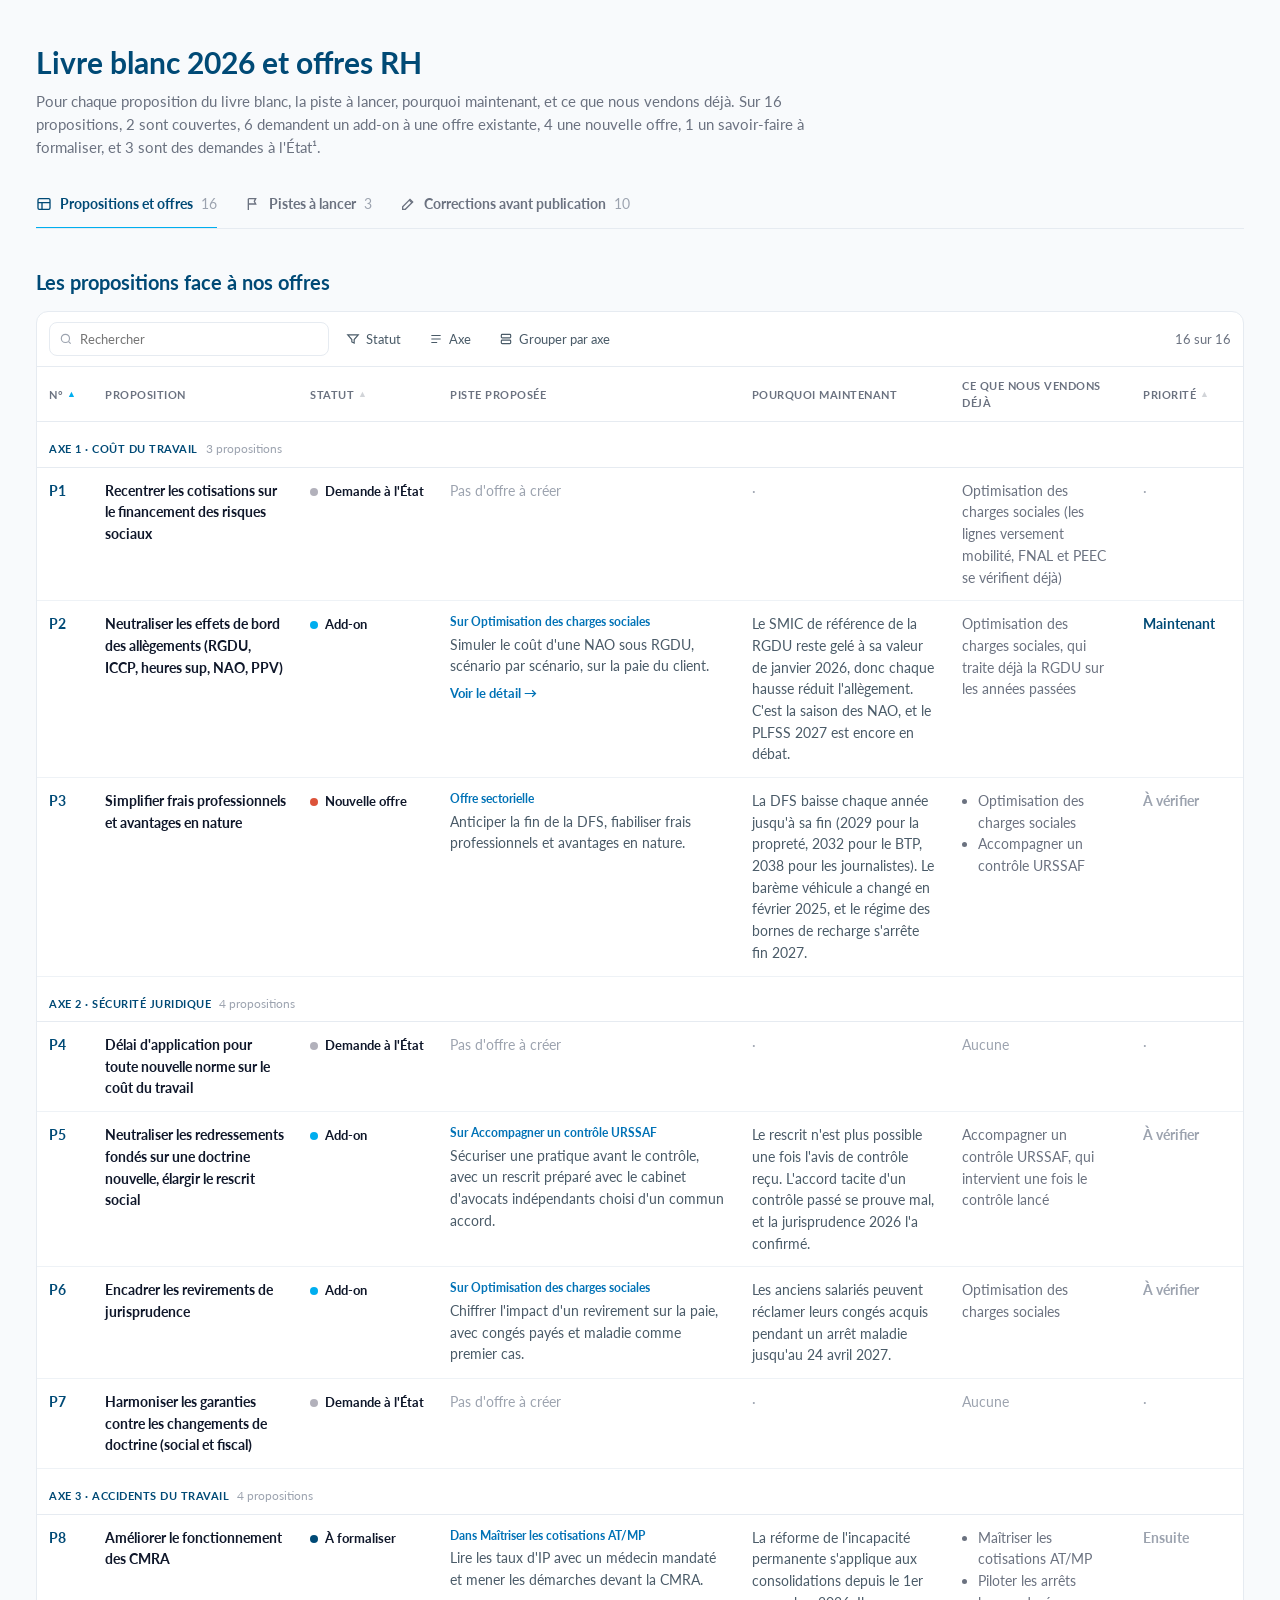
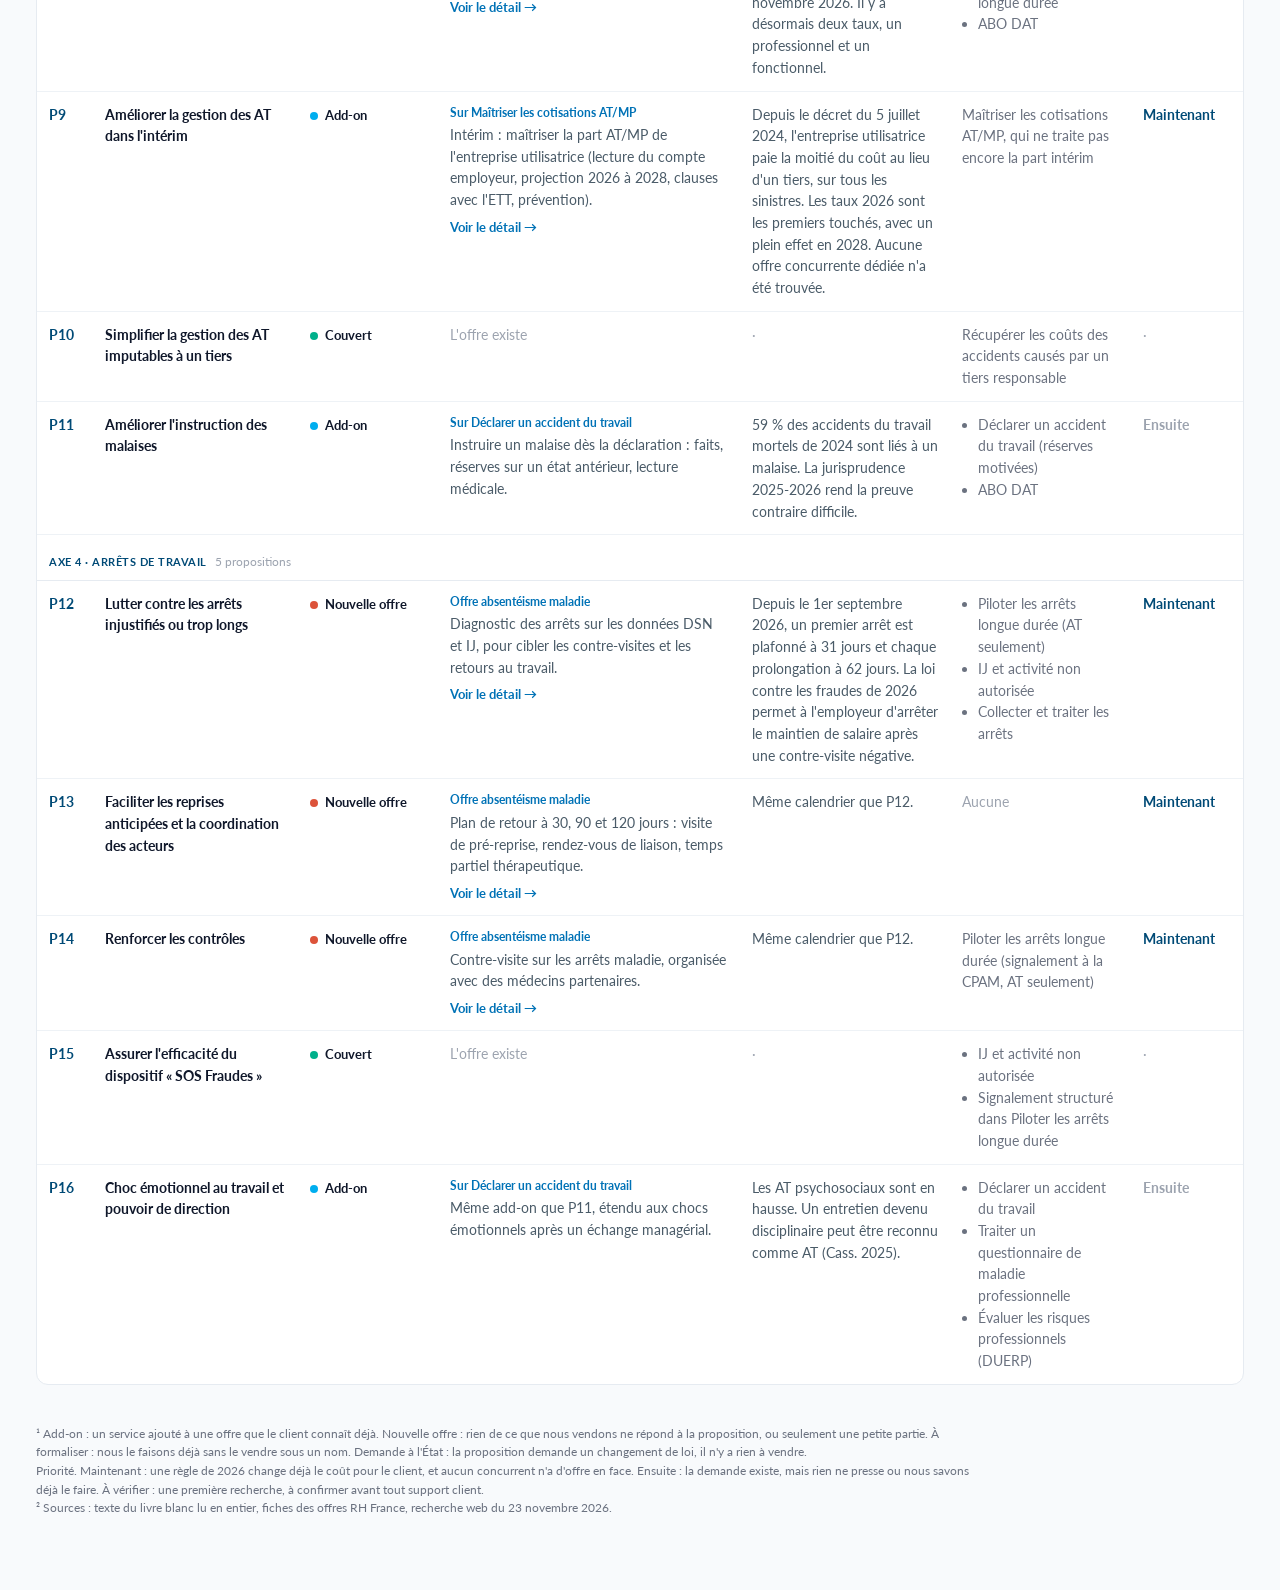
==== commit 705aea98: "One label for the absentéisme offer." ====
--- a/index.html
+++ b/index.html
@@ -77,12 +77,12 @@
     {n:6,axe:2,prop:"Encadrer les revirements de jurisprudence",offers:["Optimisation des charges sociales"],st:"addon",on:"Sur Optimisation des charges sociales",piste:"Chiffrer l'impact d'un revirement sur la paie, avec congés payés et maladie comme premier cas.",why:"Les anciens salariés peuvent réclamer leurs congés acquis pendant un arrêt maladie jusqu'au 24 avril 2027.",prio:3},
     {n:7,axe:2,prop:"Harmoniser les garanties contre les changements de doctrine (social et fiscal)",offers:[],st:"pol"},
     {n:8,axe:3,prop:"Améliorer le fonctionnement des CMRA",offers:["Maîtriser les cotisations AT/MP","Piloter les arrêts longue durée","ABO DAT"],st:"prac",on:"Dans Maîtriser les cotisations AT/MP",more:"p8",piste:"Lire les taux d'IP avec un médecin mandaté et mener les démarches devant la CMRA.",why:"La réforme de l'incapacité permanente s'applique aux consolidations depuis le 1er novembre 2026. Il y a désormais deux taux, un professionnel et un fonctionnel.",prio:2},
-    {n:9,axe:3,prop:"Améliorer la gestion des AT dans l'intérim",offers:["Maîtriser les cotisations AT/MP, sans volet intérim"],st:"addon",on:"Sur Maîtriser les cotisations AT/MP",more:"interim",piste:"Intérim : maîtriser la part AT/MP de l'entreprise utilisatrice (lecture du compte employeur, projection 2026 à 2028, clauses avec l'ETT, prévention).",why:"Depuis le décret du 5 juillet 2024, l'entreprise utilisatrice paie la moitié du coût au lieu d'un tiers, sur tous les sinistres. Les taux 2026 sont les premiers touchés, avec un plein effet en 2028. Aucune offre concurrente dédiée n'a été trouvée.",prio:1},
+    {n:9,axe:3,prop:"Améliorer la gestion des AT dans l'intérim",offers:["Maîtriser les cotisations AT/MP, qui ne traite pas encore la part intérim"],st:"addon",on:"Sur Maîtriser les cotisations AT/MP",more:"interim",piste:"Intérim : maîtriser la part AT/MP de l'entreprise utilisatrice (lecture du compte employeur, projection 2026 à 2028, clauses avec l'ETT, prévention).",why:"Depuis le décret du 5 juillet 2024, l'entreprise utilisatrice paie la moitié du coût au lieu d'un tiers, sur tous les sinistres. Les taux 2026 sont les premiers touchés, avec un plein effet en 2028. Aucune offre concurrente dédiée n'a été trouvée.",prio:1},
     {n:10,axe:3,prop:"Simplifier la gestion des AT imputables à un tiers",offers:["Récupérer les coûts des accidents causés par un tiers responsable"],st:"ok"},
     {n:11,axe:3,prop:"Améliorer l'instruction des malaises",offers:["Déclarer un accident du travail (réserves motivées)","ABO DAT"],st:"addon",on:"Sur Déclarer un accident du travail",piste:"Instruire un malaise dès la déclaration : faits, réserves sur un état antérieur, lecture médicale.",why:"59 % des accidents du travail mortels de 2024 sont liés à un malaise. La jurisprudence 2025-2026 rend la preuve contraire difficile.",prio:2},
-    {n:12,axe:4,prop:"Lutter contre les arrêts injustifiés ou trop longs",offers:["Piloter les arrêts longue durée (AT seulement)","IJ et activité non autorisée","Collecter et traiter les arrêts"],st:"new",on:"Offre absentéisme maladie",more:"absenteisme",piste:"Maîtriser l'absentéisme maladie : diagnostic sur les données DSN et IJ, contre-visites encadrées, plan de retour au travail.",why:"Depuis le 1er septembre 2026, un premier arrêt est plafonné à 31 jours et chaque prolongation à 62 jours. La loi contre les fraudes de 2026 permet à l'employeur d'arrêter le maintien de salaire après une contre-visite négative.",prio:1},
-    {n:13,axe:4,prop:"Faciliter les reprises anticipées et la coordination des acteurs",offers:[],st:"new",on:"Volet de l'offre absentéisme maladie",more:"absenteisme",piste:"Plan de retour à 30, 90 et 120 jours : visite de pré-reprise, rendez-vous de liaison, temps partiel thérapeutique.",why:"Même calendrier que P12.",prio:1},
-    {n:14,axe:4,prop:"Renforcer les contrôles",offers:["Piloter les arrêts longue durée (signalement à la CPAM, AT seulement)"],st:"new",on:"Volet de l'offre absentéisme maladie",more:"absenteisme",piste:"Contre-visite sur les arrêts maladie, organisée avec des médecins partenaires.",why:"Même calendrier que P12.",prio:1},
+    {n:12,axe:4,prop:"Lutter contre les arrêts injustifiés ou trop longs",offers:["Piloter les arrêts longue durée (AT seulement)","IJ et activité non autorisée","Collecter et traiter les arrêts"],st:"new",on:"Offre absentéisme maladie",more:"absenteisme",piste:"Diagnostic des arrêts sur les données DSN et IJ, pour cibler les contre-visites et les retours au travail.",why:"Depuis le 1er septembre 2026, un premier arrêt est plafonné à 31 jours et chaque prolongation à 62 jours. La loi contre les fraudes de 2026 permet à l'employeur d'arrêter le maintien de salaire après une contre-visite négative.",prio:1},
+    {n:13,axe:4,prop:"Faciliter les reprises anticipées et la coordination des acteurs",offers:[],st:"new",on:"Offre absentéisme maladie",more:"absenteisme",piste:"Plan de retour à 30, 90 et 120 jours : visite de pré-reprise, rendez-vous de liaison, temps partiel thérapeutique.",why:"Même calendrier que P12.",prio:1},
+    {n:14,axe:4,prop:"Renforcer les contrôles",offers:["Piloter les arrêts longue durée (signalement à la CPAM, AT seulement)"],st:"new",on:"Offre absentéisme maladie",more:"absenteisme",piste:"Contre-visite sur les arrêts maladie, organisée avec des médecins partenaires.",why:"Même calendrier que P12.",prio:1},
     {n:15,axe:4,prop:"Assurer l'efficacité du dispositif « SOS Fraudes »",offers:["IJ et activité non autorisée","Signalement structuré dans Piloter les arrêts longue durée"],st:"ok"},
     {n:16,axe:4,prop:"Choc émotionnel au travail et pouvoir de direction",offers:["Déclarer un accident du travail","Traiter un questionnaire de maladie professionnelle","Évaluer les risques professionnels (DUERP)"],st:"addon",on:"Sur Déclarer un accident du travail",piste:"Même add-on que P11, étendu aux chocs émotionnels après un échange managérial.",why:"Les AT psychosociaux sont en hausse. Un entretien devenu disciplinaire peut être reconnu comme AT (Cass. 2025).",prio:2}
   ];
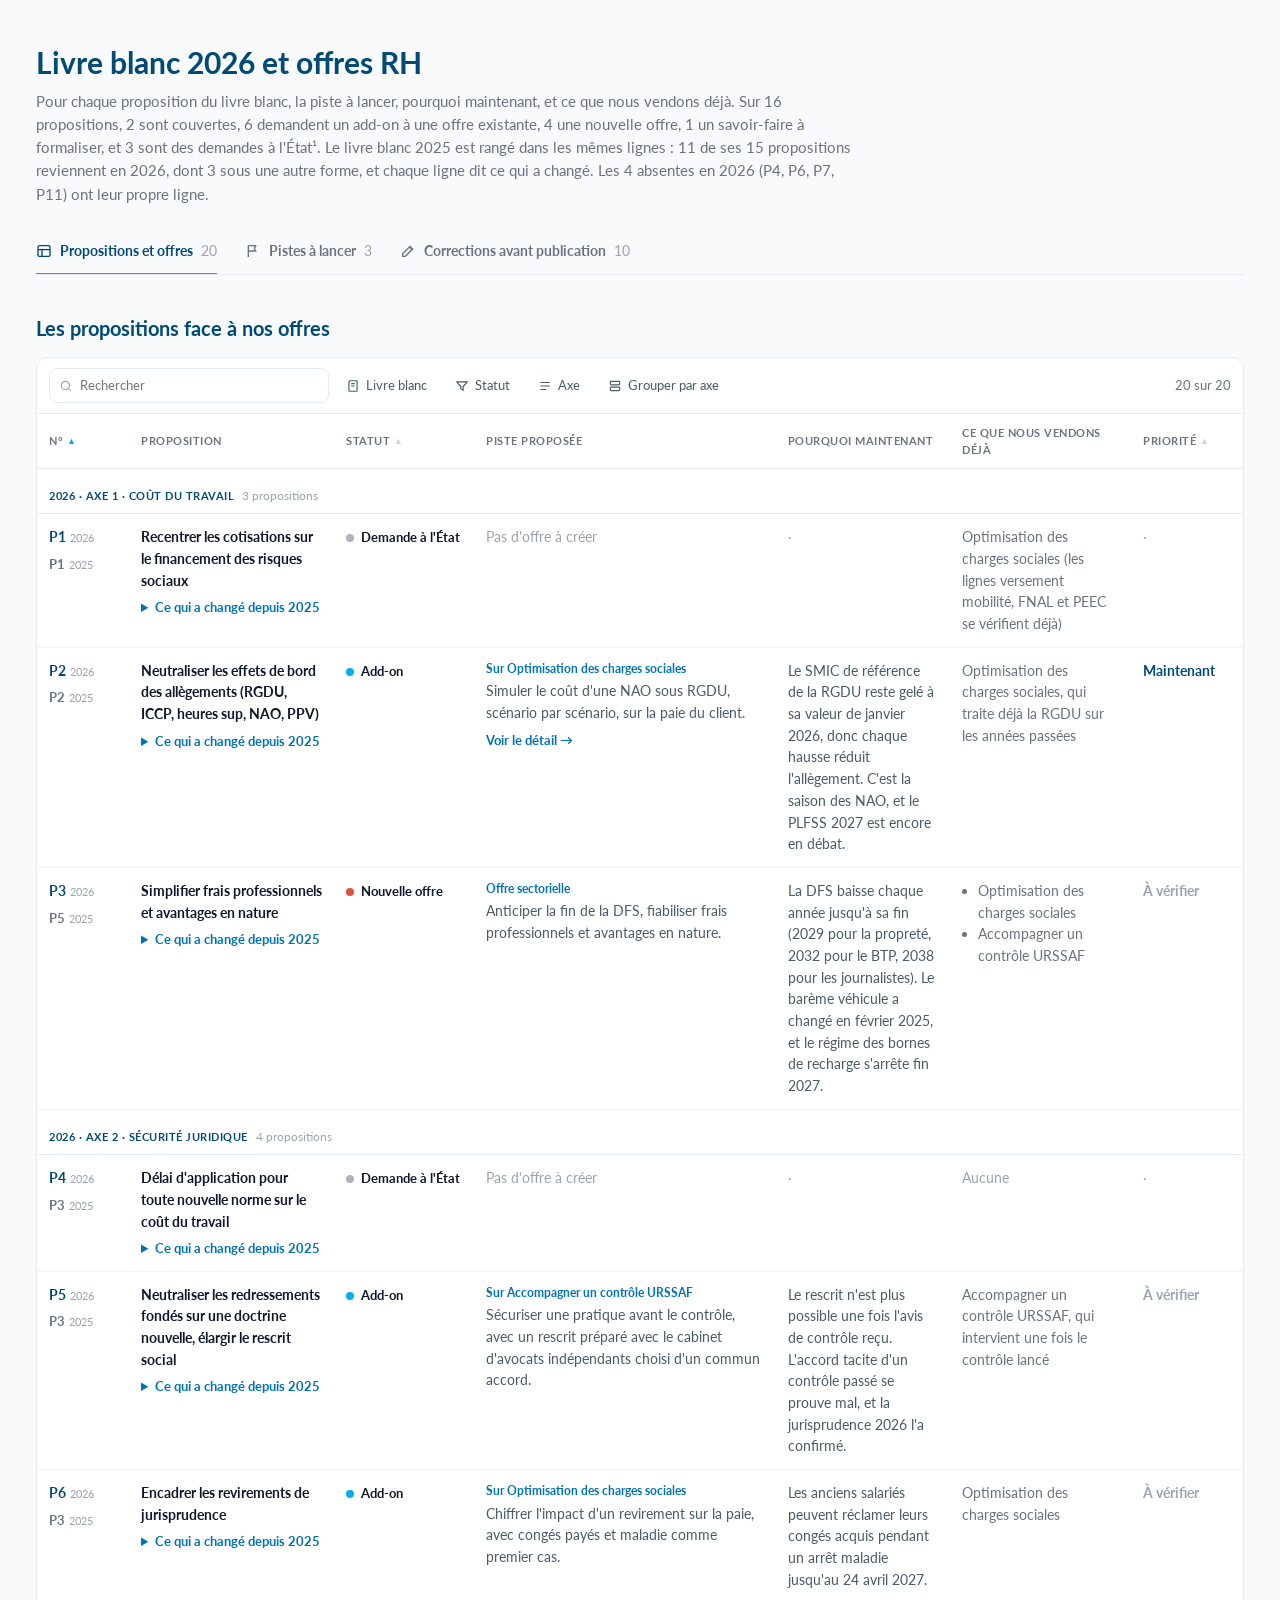
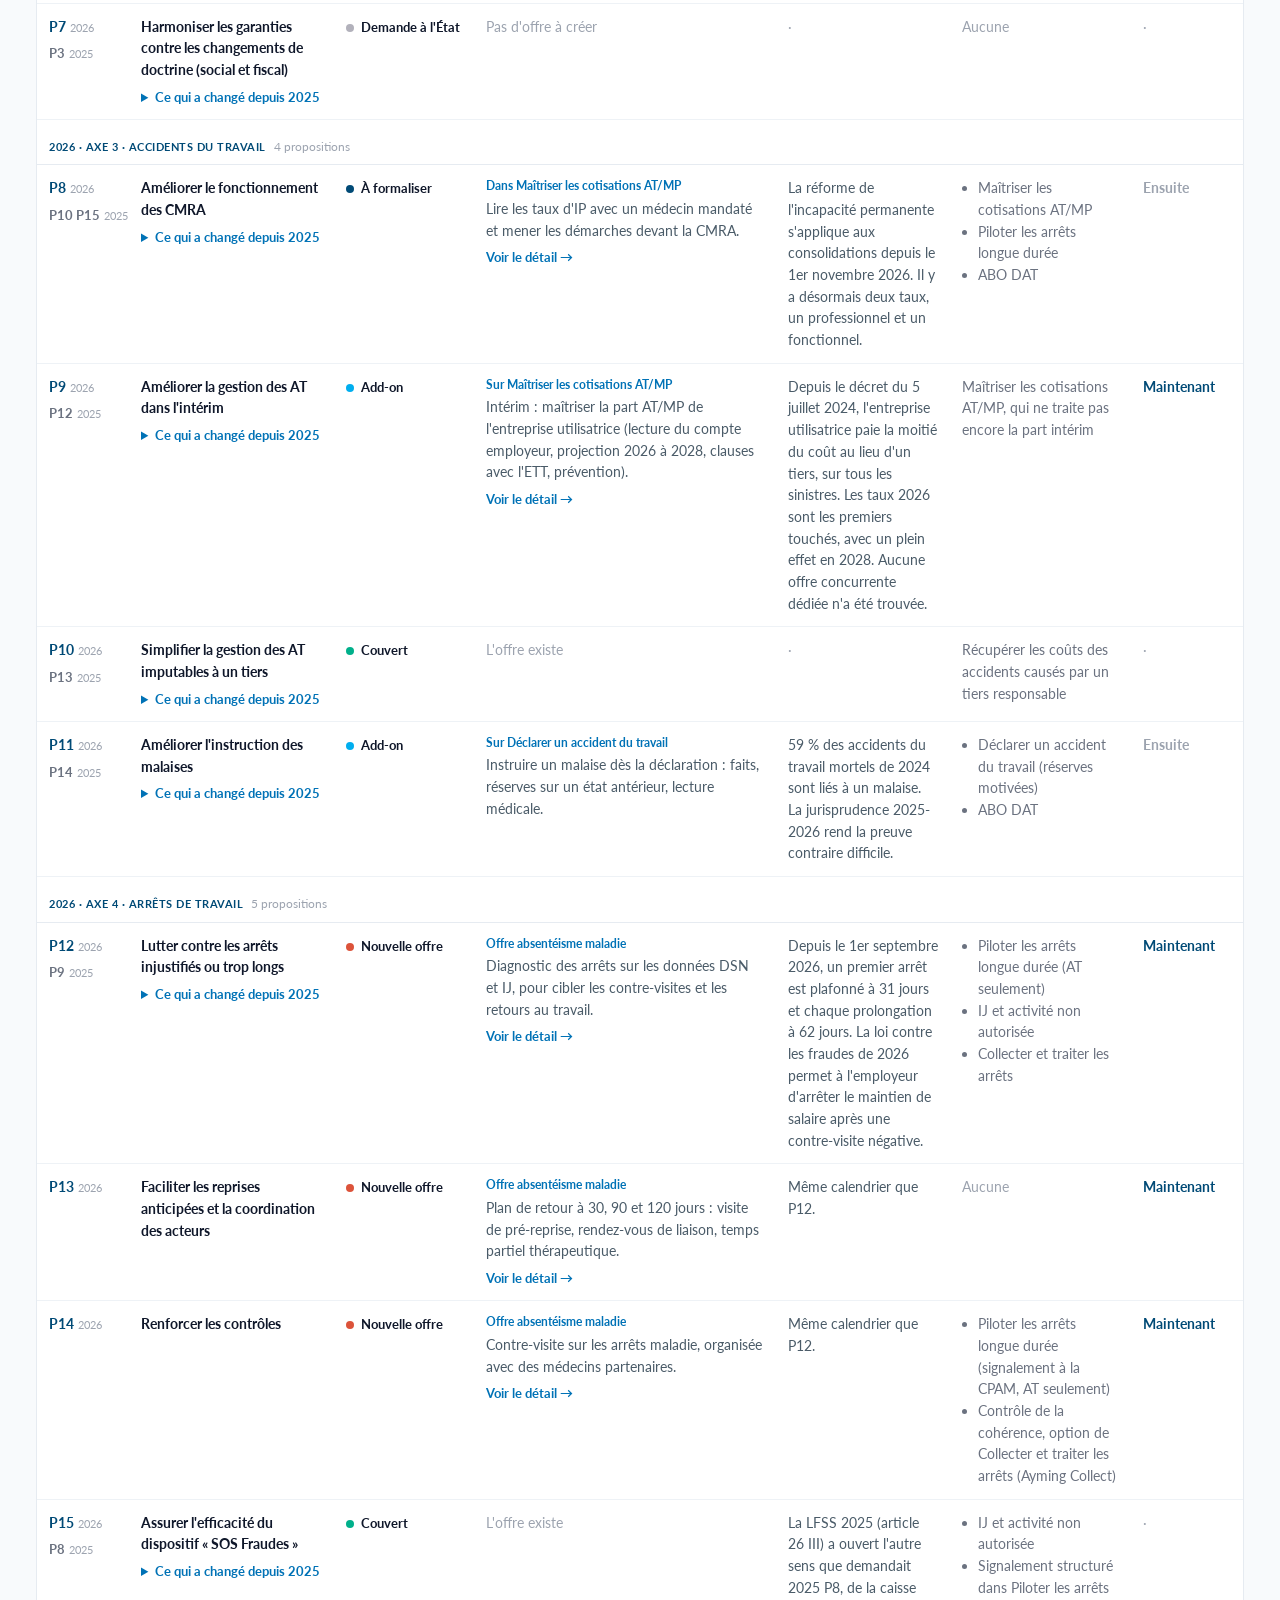
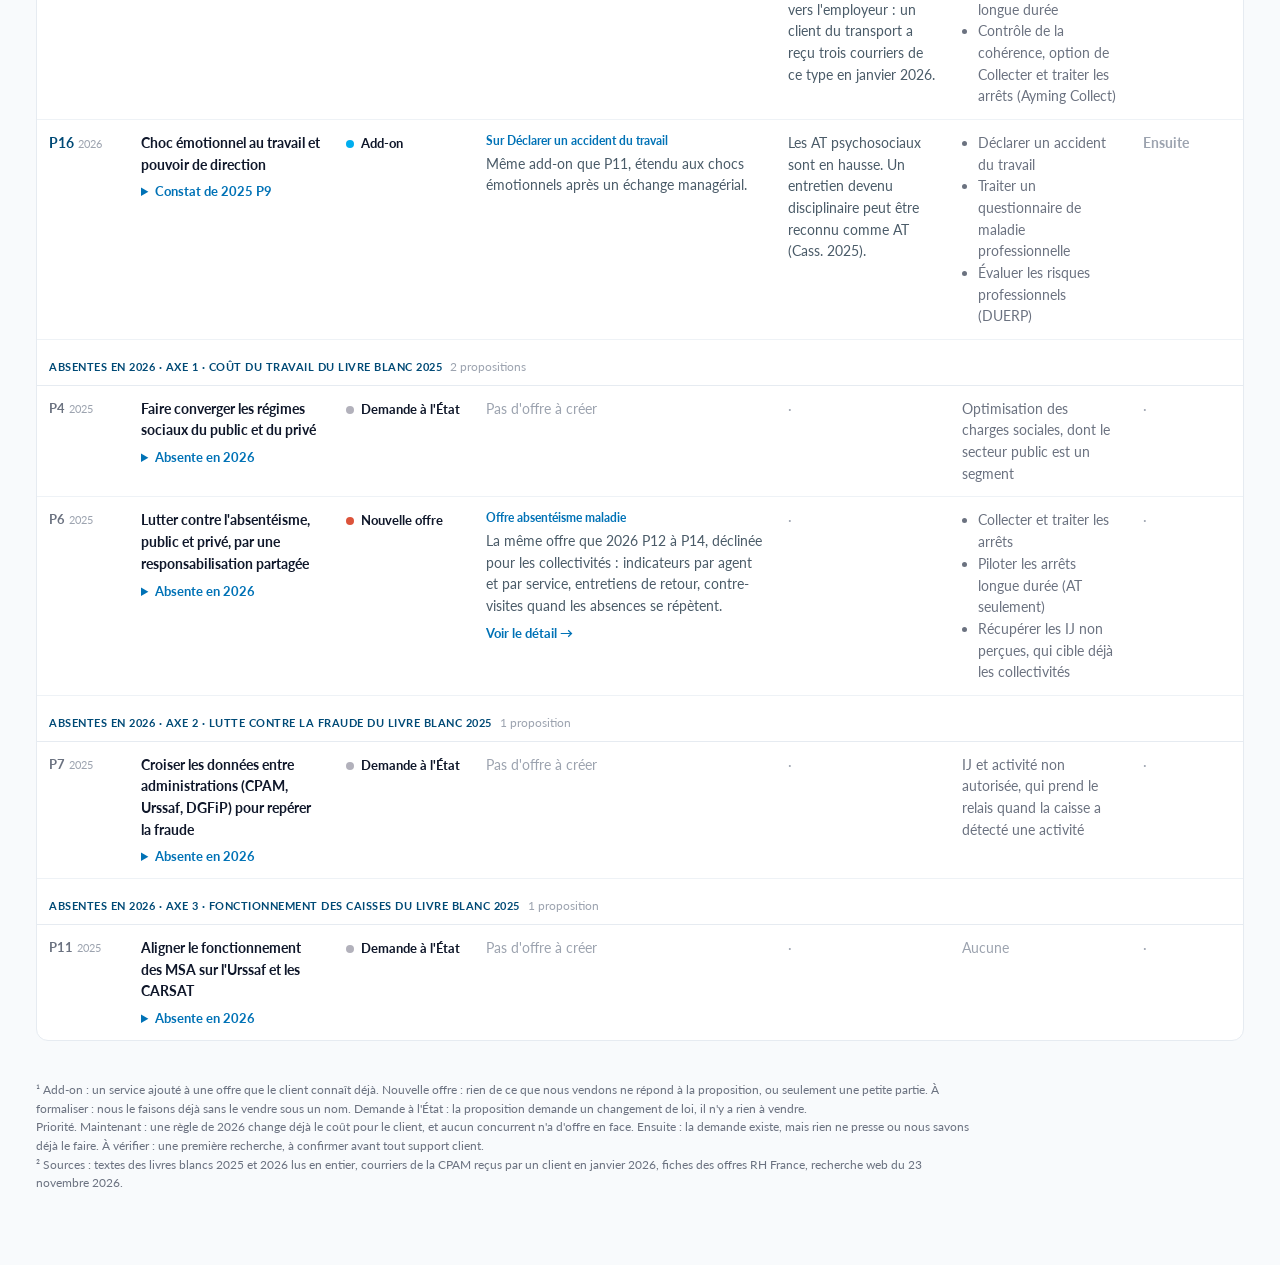
==== commit ad9ec8c0: "The 2025 white paper sits in the same rows as 2026, each proposition showing both its numbers, and P" ====
--- a/index.html
+++ b/index.html
@@ -10,10 +10,18 @@
 <link rel="stylesheet" href="https://fonts.googleapis.com/css2?family=Lato:wght@400;700;900&display=swap">
 <link rel="stylesheet" href="style.css">
 <style>
-#map col.c-n{width:56px} #map col.c-prop{width:17%} #map col.c-st{width:140px} #map col.c-pis{width:25%} #map col.c-why{width:auto} #map col.c-off{width:15%} #map col.c-pr{width:112px}
+#map col.c-n{width:92px} #map col.c-prop{width:17%} #map col.c-st{width:140px} #map col.c-pis{width:25%} #map col.c-why{width:auto} #map col.c-off{width:15%} #map col.c-pr{width:112px}
 #map td.off{color:var(--muted)}
 .more{display:block;margin-top:6px;font-size:13px;font-weight:700;color:var(--mid);text-decoration:none}
 .more:hover{text-decoration:underline}
+#map td.n .pair{display:block;white-space:nowrap}
+#map td.n .pair+.pair{margin-top:6px}
+#map td.n .yr{font-size:11px;font-weight:400;color:var(--faint);letter-spacing:0;margin-left:4px}
+#map td.n .pair.old{font-size:13px;color:var(--muted)}
+#map td.prop .axe{display:block;margin-top:4px;font-size:12px;font-weight:400;color:var(--faint)}
+#map td.prop .hist{margin-top:6px;font-size:13px;font-weight:400}
+#map td.prop .hist summary{cursor:pointer;color:var(--mid);font-weight:700}
+#map td.prop .hist p{margin:6px 0 0;color:var(--muted);line-height:1.45}
 
 </style>
 </head>
@@ -22,9 +30,9 @@
 
 <header>
   <h1>Livre blanc 2026 et offres RH</h1>
-  <p class="lead">Pour chaque proposition du livre blanc, la piste à lancer, pourquoi maintenant, et ce que nous vendons déjà. Sur 16 propositions, 2 sont couvertes, 6 demandent un add-on à une offre existante, 4 une nouvelle offre, 1 un savoir-faire à formaliser, et 3 sont des demandes à l'État¹.</p>
+  <p class="lead">Pour chaque proposition du livre blanc, la piste à lancer, pourquoi maintenant, et ce que nous vendons déjà. Sur 16 propositions, 2 sont couvertes, 6 demandent un add-on à une offre existante, 4 une nouvelle offre, 1 un savoir-faire à formaliser, et 3 sont des demandes à l'État¹. Le livre blanc 2025 est rangé dans les mêmes lignes : 11 de ses 15 propositions reviennent en 2026, dont 3 sous une autre forme, et chaque ligne dit ce qui a changé. Les 4 absentes en 2026 (P4, P6, P7, P11) ont leur propre ligne.</p>
   <nav class="tabs" aria-label="Pages">
-    <a href="./" aria-current="page"><svg viewBox="0 0 24 24" aria-hidden="true"><rect x="3" y="4" width="18" height="16" rx="2"/><path d="M3 10h18M9 10v10"/></svg>Propositions et offres <span class="c">16</span></a>
+    <a href="./" aria-current="page"><svg viewBox="0 0 24 24" aria-hidden="true"><rect x="3" y="4" width="18" height="16" rx="2"/><path d="M3 10h18M9 10v10"/></svg>Propositions et offres <span class="c">20</span></a>
     <a href="pistes.html"><svg viewBox="0 0 24 24" aria-hidden="true"><path d="M5 21V4"/><path d="M5 4h11l-2 4 2 4H5"/></svg>Pistes à lancer <span class="c">3</span></a>
     <a href="corrections.html"><svg viewBox="0 0 24 24" aria-hidden="true"><path d="M4 20h4L19 9l-4-4L4 16z"/><path d="M14 6l4 4"/></svg>Corrections avant publication <span class="c">10</span></a>
   </nav>
@@ -35,6 +43,7 @@
   <div class="view" id="mapview">
     <div class="toolbar" role="toolbar" aria-label="Filtres">
       <label class="search"><svg viewBox="0 0 24 24" aria-hidden="true"><circle cx="11" cy="11" r="7"/><path d="m20 20-3.5-3.5"/></svg><input id="q" type="search" placeholder="Rechercher" aria-label="Rechercher une proposition ou une offre"></label>
+      <span class="fbtn" id="fb-year"><svg viewBox="0 0 24 24" aria-hidden="true"><rect x="5" y="3" width="14" height="18" rx="1.5"/><path d="M9 8h6M9 12h6"/></svg><span class="lbl">Livre blanc</span><select id="f-year" aria-label="Filtrer par livre blanc"></select></span>
       <span class="fbtn" id="fb-status"><svg viewBox="0 0 24 24" aria-hidden="true"><path d="M3 5h18l-7 8v6l-4-2v-4z"/></svg><span class="lbl">Statut</span><select id="f-status" aria-label="Filtrer par statut"></select></span>
       <span class="fbtn" id="fb-axe"><svg viewBox="0 0 24 24" aria-hidden="true"><path d="M4 6h16M4 12h16M4 18h10"/></svg><span class="lbl">Axe</span><select id="f-axe" aria-label="Filtrer par axe"></select></span>
       <span class="fbtn" id="fb-group"><svg viewBox="0 0 24 24" aria-hidden="true"><rect x="4" y="4" width="16" height="6" rx="1.5"/><rect x="4" y="14" width="16" height="6" rx="1.5"/></svg><span class="lbl">Grouper par axe</span><select id="f-group" aria-label="Grouper les lignes"><option value="axe">Grouper par axe</option><option value="status">Grouper par statut</option><option value="none">Sans regroupement</option></select></span>
@@ -58,12 +67,14 @@
   </div>
 </section>
 
-<p class="foot">¹ Add-on : un service ajouté à une offre que le client connaît déjà. Nouvelle offre : rien de ce que nous vendons ne répond à la proposition, ou seulement une petite partie. À formaliser : nous le faisons déjà sans le vendre sous un nom. Demande à l'État : la proposition demande un changement de loi, il n'y a rien à vendre.<br>Priorité. Maintenant : une règle de 2026 change déjà le coût pour le client, et aucun concurrent n'a d'offre en face. Ensuite : la demande existe, mais rien ne presse ou nous savons déjà le faire. À vérifier : une première recherche, à confirmer avant tout support client.<br>² Sources : texte du livre blanc lu en entier, fiches des offres RH France, recherche web du 23 novembre 2026.</p>
+<p class="foot">¹ Add-on : un service ajouté à une offre que le client connaît déjà. Nouvelle offre : rien de ce que nous vendons ne répond à la proposition, ou seulement une petite partie. À formaliser : nous le faisons déjà sans le vendre sous un nom. Demande à l'État : la proposition demande un changement de loi, il n'y a rien à vendre.<br>Priorité. Maintenant : une règle de 2026 change déjà le coût pour le client, et aucun concurrent n'a d'offre en face. Ensuite : la demande existe, mais rien ne presse ou nous savons déjà le faire. À vérifier : une première recherche, à confirmer avant tout support client.<br>² Sources : textes des livres blancs 2025 et 2026 lus en entier, courriers de la CPAM reçus par un client en janvier 2026, fiches des offres RH France, recherche web du 23 novembre 2026.</p>
 </div>
 
 <script>
 (function(){
-  var AXES={1:"Axe 1 · Coût du travail",2:"Axe 2 · Sécurité juridique",3:"Axe 3 · Accidents du travail",4:"Axe 4 · Arrêts de travail"};
+  var AX={2026:{1:"Axe 1 · Coût du travail",2:"Axe 2 · Sécurité juridique",3:"Axe 3 · Accidents du travail",4:"Axe 4 · Arrêts de travail"},
+          2025:{1:"Axe 1 · Coût du travail",2:"Axe 2 · Lutte contre la fraude",3:"Axe 3 · Fonctionnement des caisses",4:"Axe 4 · Financement des AT/MP"}};
+  function axeOf(r){return AX[r.yr][r.axe];}
   var ST={ok:"Couvert",addon:"Add-on",new:"Nouvelle offre",prac:"À formaliser",pol:"Demande à l'État"};
   var PRIO={1:"Maintenant",2:"Ensuite",3:"À vérifier"};
   var ST_KEYS=["ok","addon","new","prac","pol"];
@@ -82,72 +93,115 @@
     {n:11,axe:3,prop:"Améliorer l'instruction des malaises",offers:["Déclarer un accident du travail (réserves motivées)","ABO DAT"],st:"addon",on:"Sur Déclarer un accident du travail",piste:"Instruire un malaise dès la déclaration : faits, réserves sur un état antérieur, lecture médicale.",why:"59 % des accidents du travail mortels de 2024 sont liés à un malaise. La jurisprudence 2025-2026 rend la preuve contraire difficile.",prio:2},
     {n:12,axe:4,prop:"Lutter contre les arrêts injustifiés ou trop longs",offers:["Piloter les arrêts longue durée (AT seulement)","IJ et activité non autorisée","Collecter et traiter les arrêts"],st:"new",on:"Offre absentéisme maladie",more:"absenteisme",piste:"Diagnostic des arrêts sur les données DSN et IJ, pour cibler les contre-visites et les retours au travail.",why:"Depuis le 1er septembre 2026, un premier arrêt est plafonné à 31 jours et chaque prolongation à 62 jours. La loi contre les fraudes de 2026 permet à l'employeur d'arrêter le maintien de salaire après une contre-visite négative.",prio:1},
     {n:13,axe:4,prop:"Faciliter les reprises anticipées et la coordination des acteurs",offers:[],st:"new",on:"Offre absentéisme maladie",more:"absenteisme",piste:"Plan de retour à 30, 90 et 120 jours : visite de pré-reprise, rendez-vous de liaison, temps partiel thérapeutique.",why:"Même calendrier que P12.",prio:1},
-    {n:14,axe:4,prop:"Renforcer les contrôles",offers:["Piloter les arrêts longue durée (signalement à la CPAM, AT seulement)"],st:"new",on:"Offre absentéisme maladie",more:"absenteisme",piste:"Contre-visite sur les arrêts maladie, organisée avec des médecins partenaires.",why:"Même calendrier que P12.",prio:1},
-    {n:15,axe:4,prop:"Assurer l'efficacité du dispositif « SOS Fraudes »",offers:["IJ et activité non autorisée","Signalement structuré dans Piloter les arrêts longue durée"],st:"ok"},
+    {n:14,axe:4,prop:"Renforcer les contrôles",offers:["Piloter les arrêts longue durée (signalement à la CPAM, AT seulement)","Contrôle de la cohérence, option de Collecter et traiter les arrêts (Ayming\u00a0Collect)"],st:"new",on:"Offre absentéisme maladie",more:"absenteisme",piste:"Contre-visite sur les arrêts maladie, organisée avec des médecins partenaires.",why:"Même calendrier que P12.",prio:1},
+    {n:15,axe:4,prop:"Assurer l'efficacité du dispositif « SOS Fraudes »",offers:["IJ et activité non autorisée","Signalement structuré dans Piloter les arrêts longue durée","Contrôle de la cohérence, option de Collecter et traiter les arrêts (Ayming\u00a0Collect)"],st:"ok"},
     {n:16,axe:4,prop:"Choc émotionnel au travail et pouvoir de direction",offers:["Déclarer un accident du travail","Traiter un questionnaire de maladie professionnelle","Évaluer les risques professionnels (DUERP)"],st:"addon",on:"Sur Déclarer un accident du travail",piste:"Même add-on que P11, étendu aux chocs émotionnels après un échange managérial.",why:"Les AT psychosociaux sont en hausse. Un entretien devenu disciplinaire peut être reconnu comme AT (Cass. 2025).",prio:2}
   ];
+  rows.forEach(function(r){r.yr=2026;});
+  // 2025 propositions carried into a 2026 row: [2025 number, what changed, constat only]
+  var LB={
+    1:[[1,"Même mesure, au mot près."]],
+    2:[[2,"2025 demandait aussi de ramener les barèmes d'exonération à deux (général et renforcé) et de lisser les effets de seuil. Les heures supplémentaires sont nouvelles en 2026."]],
+    3:[[5,"Même demande. En 2025, la déduction forfaitaire unique s'appliquait à tous les salariés ; en 2026, seulement à ceux qui exposent des frais."]],
+    4:[[3,"2025 P3 demandait de limiter les ajustements successifs, une étude d'impact avant toute évolution et des mesures transitoires. 2026 en fait un délai d'application à l'exercice suivant et ne demande plus l'étude d'impact."]],
+    5:[[3,"Reprend la suggestion 5 de 2025 P3 : pas de redressement fondé sur un changement rétroactif de doctrine. L'élargissement du rescrit est nouveau."]],
+    6:[[3,"Reprend la suggestion 4 de 2025 P3 : un principe de non-rétroactivité des revirements de jurisprudence."]],
+    7:[[3,"Prolonge la suggestion 4 de 2025 P3 côté doctrine, en l'alignant sur la garantie fiscale (article L. 80 A du LPF)."]],
+    8:[[10,"Même demande : la décision est inopposable si le dossier médical n'est pas transmis au médecin mandaté. 2026 ajoute la transmission du rapport d'IP et une mesure d'instruction contradictoire."],[15,"Même terrain, autre demande. En 2025 : l'expertise demandée par l'employeur serait à sa charge, sauf décision du juge, pour que les juges cessent de la refuser par souci de coût. 2026 ne reprend pas ce point et demande une mesure d'instruction obligatoire."]],
+    9:[[12,"Même demande : associer l'entreprise utilisatrice à l'instruction, lui ouvrir les réserves et un recours, partager la prévention."]],
+    10:[[13,"2026 garde l'exclusion du taux (le compte spécial en 2025) et l'harmonisation des notions d'arme et d'agression. N'y sont plus : l'attestation d'assurance comme preuve de la part du tiers, un guide commun aux CARSAT et à la CRAMIF, des preuves autres que la plainte du salarié, l'accès de l'employeur à la procédure pénale (article L. 455-2)."]],
+    11:[[14,"Même sujet, demande adoucie. En 2025, la prise en charge d'un malaise dépendait de l'impossibilité d'identifier une cause médicale. En 2026, l'instruction médicale devient obligatoire sans toucher à la présomption ni à la charge de la preuve."]],
+    12:[[9,"Même objectif. En 2025 : ouvrir au médecin prescripteur le dossier médical du salarié (et la déclaration d'AT), et subordonner une prolongation à un contact avec le médecin du travail. 2026 ne garde que le dialogue entre médecins (mesure 7)."]],
+    15:[[8,"En 2025 : un circuit de signalement des absences abusives, de l'entreprise vers la caisse. Ce circuit existe désormais (SOS Fraudes), et 2026 demande qu'un signalement soit suivi d'un contrôle."]],
+    16:[[9,"2025 P9 décrivait déjà des arrêts déclarés après une mesure disciplinaire, au motif d'un choc, sans en faire une proposition.",1]]
+  };
+  rows.forEach(function(r){r.lb=LB[r.n]||[];});
+  rows[14].why="La LFSS 2025 (article 26 III) a ouvert l'autre sens que demandait 2025 P8, de la caisse vers l'employeur : un client du transport a reçu trois courriers de ce type en janvier 2026.";
+  // 2025 propositions absent from the 2026 white paper
+  var rows25=[
+    {n:4,axe:1,prop:"Faire converger les régimes sociaux du public et du privé",offers:["Optimisation des charges sociales, dont le secteur public est un segment"],st:"pol",gone:"Elle demandait d'ouvrir aux contractuels du public les exonérations et aides du privé, apprentissage compris, et de compenser aux collectivités le coût de la protection sociale complémentaire."},
+    {n:6,axe:1,prop:"Lutter contre l'absentéisme, public et privé, par une responsabilisation partagée",offers:["Collecter et traiter les arrêts","Piloter les arrêts longue durée (AT seulement)","Récupérer les IJ non perçues, qui cible déjà les collectivités"],st:"new",on:"Offre absentéisme maladie",more:"absenteisme",piste:"La même offre que 2026 P12 à P14, déclinée pour les collectivités : indicateurs par agent et par service, entretiens de retour, contre-visites quand les absences se répètent.",gone:"Elle demandait trois jours de carence dans la fonction publique, une part de rémunération liée à la présence, et des actions de prévention et de contrôle. 2026 ne reprend que le contrôle par télémédecine (P12, mesure 2)."},
+    {n:7,axe:2,prop:"Croiser les données entre administrations (CPAM, Urssaf, DGFiP) pour repérer la fraude",offers:["IJ et activité non autorisée, qui prend le relais quand la caisse a détecté une activité"],st:"pol",gone:"Son exemple, un salarié en arrêt qui travaille en parallèle comme indépendant, est le cas que traite IJ et activité non autorisée."},
+    {n:11,axe:3,prop:"Aligner le fonctionnement des MSA sur l'Urssaf et les CARSAT",offers:[],st:"pol",gone:"Elle visait le recouvrement de la MSA et les cotisations trop versées qu'elle tarde à rembourser. Aucune de nos offres ne traite les cotisations MSA."}
+  ];
+  rows25.forEach(function(r){r.yr=2025;r.lb=[];});
+  rows=rows.concat(rows25);
+  rows.forEach(function(r){
+    r.id=(r.yr%100)+'-'+r.n;
+    r.in26=r.yr===2026;
+    r.in25=r.yr===2025||r.lb.some(function(l){return !l[2];});
+  });
+  var YEARS=[["both","Dans les deux",function(r){return r.in26&&r.in25;}],["2026","Livre blanc 2026",function(r){return r.in26;}],["2025","Livre blanc 2025",function(r){return r.in25;}],["gone","Absentes en 2026",function(r){return !r.in26;}]];
+  function yearOk(r){var y=YEARS.filter(function(x){return x[0]===fy.value;})[0];return !y||y[2](r);}
 
   function esc(s){return String(s).replace(/[&<>"]/g,function(c){return{"&":"&amp;","<":"&lt;",">":"&gt;",'"':"&quot;"}[c];});}
   function status(st){return '<span class="status"><span class="dot d-'+st+'"></span>'+ST[st]+'</span>';}
+  function fold(s){return String(s).toLowerCase().normalize('NFD').replace(/[\u0300-\u036f]/g,'');}
   function count(arr,f){return arr.filter(f).length;}
-  var total=rows.length;
-
-  var fs=document.getElementById('f-status'),fa=document.getElementById('f-axe'),fg=document.getElementById('f-group'),q=document.getElementById('q');
+  
+
+  var fy=document.getElementById('f-year'),fs=document.getElementById('f-status'),fa=document.getElementById('f-axe'),fg=document.getElementById('f-group'),q=document.getElementById('q');
   fs.innerHTML='<option value="">Tous les statuts</option>'+ST_KEYS.map(function(k){return '<option value="'+k+'">'+ST[k]+' ('+count(rows,function(r){return r.st===k;})+')</option>';}).join('');
-  fa.innerHTML='<option value="">Tous les axes</option>'+Object.keys(AXES).map(function(k){return '<option value="'+k+'">'+AXES[k]+'</option>';}).join('');
+  fy.innerHTML='<option value="">Les deux livres blancs</option>'+YEARS.map(function(y){return '<option value="'+y[0]+'">'+y[1]+(y[0]==='2025'?', 15 propositions':' ('+count(rows,y[2])+')')+'</option>';}).join('');
+  fa.innerHTML='<option value="">Tous les axes</option>'+[2026,2025].map(function(y){return '<optgroup label="'+(y===2025?'Absentes en 2026 (axes de 2025)':'Livre blanc 2026')+'">'+Object.keys(AX[y]).filter(function(k){return rows.some(function(r){return r.yr===y&&String(r.axe)===k;});}).map(function(k){return '<option value="'+y+'-'+k+'">'+AX[y][k]+'</option>';}).join('')+'</optgroup>';}).join('');
 
   var sort={key:'n',dir:1}, only=null;
   function label(id,sel,base,isDefault){var b=document.getElementById(id);var v=sel.value;var on=!!v&&!isDefault;b.classList.toggle('on',on);b.querySelector('.lbl').textContent=on||id==='fb-group'?sel.options[sel.selectedIndex].text.replace(/ \(\d+\)$/,''):base;}
-
   function render(){
-    var term=q.value.trim().toLowerCase();
+    var words=fold(q.value).split(/\s+/).filter(Boolean), term=words.join(' ');
     var list=rows.filter(function(r){
-      if(only&&only.indexOf(r.n)<0)return false;
+      if(only&&only.indexOf(r.id)<0)return false;
+      if(!yearOk(r))return false;
       if(fs.value&&r.st!==fs.value)return false;
-      if(fa.value&&String(r.axe)!==fa.value)return false;
-      if(term){var hay=[r.prop,r.offers.join(' '),r.piste||'',r.why||'',ST[r.st],'p'+r.n].join(' ').toLowerCase();if(hay.indexOf(term)<0)return false;}
+      if(fa.value&&r.yr+'-'+r.axe!==fa.value)return false;
+      if(words.length){var hay=fold([r.prop,axeOf(r),'livre blanc '+r.yr,r.offers.join(' '),r.on||'',r.piste||'',r.why||'',r.gone||'',ST[r.st],r.prio?PRIO[r.prio]:'','p'+r.n,r.lb.map(function(l){return '2025 p'+l[0]+' '+l[1];}).join(' ')].join(' '));if(!words.every(function(w){return hay.indexOf(w)>=0;}))return false;}
       return true;
     });
     list.sort(function(a,b){
       var va,vb;
       if(sort.key==='status'){va=ST_ORDER[a.st];vb=ST_ORDER[b.st];}
       else if(sort.key==='prio'){va=a.prio||99;vb=b.prio||99;}
-      else{va=a.n;vb=b.n;}
-      return (va-vb)*sort.dir||a.n-b.n;
+      else{va=(2100-a.yr)*100+a.n;vb=(2100-b.yr)*100+b.n;}
+      return (va-vb)*sort.dir||b.yr-a.yr||a.n-b.n;
     });
     var groupBy=fg.value,html='',last=null;
     list.forEach(function(r){
-      var g=groupBy==='axe'?r.axe:groupBy==='status'?r.st:null;
+      var g=groupBy==='axe'?r.yr+'-'+r.axe:groupBy==='status'?r.st:null;
       if(g!==null&&g!==last){
-        var n=list.filter(function(x){return (groupBy==='axe'?x.axe:x.st)===g;}).length;
-        html+='<tr class="group"><td colspan="7">'+(groupBy==='axe'?AXES[g]:ST[g])+'<span>'+n+' proposition'+(n>1?'s':'')+'</span></td></tr>';
+        var n=list.filter(function(x){return (groupBy==='axe'?x.yr+'-'+x.axe:x.st)===g;}).length;
+        html+='<tr class="group"><td colspan="7">'+(groupBy==='axe'?(r.yr===2025?'Absentes en 2026 · '+axeOf(r)+' du livre blanc 2025':'2026 · '+axeOf(r)):ST[g])+'<span>'+n+' proposition'+(n>1?'s':'')+'</span></td></tr>';
         last=g;
       }
       var offers=r.offers.length?(r.offers.length>1?'<ul class="offers">'+r.offers.map(function(o){return '<li>'+esc(o)+'</li>';}).join('')+'</ul>':esc(r.offers[0])):'<span class="dim">Aucune</span>';
       var piste=r.piste?'<span class="kind">'+esc(r.on)+'</span>'+esc(r.piste)+(r.more?'<a class="more" href="pistes.html#'+r.more+'">Voir le détail →</a>':''):'<span class="dim">'+(r.st==='ok'?"L'offre existe":"Pas d'offre à créer")+'</span>';
       var pr=r.prio?'<span class="prio'+(r.prio===1?' hi':'')+'">'+PRIO[r.prio]+'</span>':'<span class="dim">·</span>';
-      html+='<tr><td class="n">P'+r.n+'</td><td class="prop">'+esc(r.prop)+'</td><td data-l="Statut">'+status(r.st)+'</td><td data-l="Piste proposée">'+piste+'</td><td data-l="Pourquoi maintenant"'+(r.why?'':' class="nil"')+'>'+(r.why?esc(r.why):'<span class="dim">·</span>')+'</td><td class="off" data-l="Ce que nous vendons déjà">'+offers+'</td><td data-l="Priorité"'+(r.prio?'':' class="nil"')+'>'+pr+'</td></tr>';
+      var props=r.lb.filter(function(l){return !l[2];}), cons=r.lb.filter(function(l){return l[2];});
+      var num=r.yr===2025?'<span class="pair old">P'+r.n+'<span class="yr">2025</span></span>':'<span class="pair">P'+r.n+'<span class="yr">2026</span></span>'+(props.length?'<span class="pair old">'+props.map(function(l){return 'P'+l[0];}).join(' ')+'<span class="yr">2025</span></span>':'');
+      var hist='';
+      if(r.lb.length)hist='<details class="hist"><summary>'+(props.length?'Ce qui a changé depuis 2025':'Constat de 2025 P'+cons[0][0])+'</summary>'+r.lb.map(function(l){return '<p><b>2025 P'+l[0]+'</b> '+esc(l[1])+'</p>';}).join('')+'</details>';
+      else if(r.gone)hist='<details class="hist"><summary>Absente en 2026</summary><p>'+esc(r.gone)+'</p></details>';
+      html+='<tr><td class="n">'+num+'</td><td class="prop">'+esc(r.prop)+(groupBy==='axe'?'':'<span class="axe">'+esc(axeOf(r))+'</span>')+hist+'</td><td data-l="Statut">'+status(r.st)+'</td><td data-l="Piste proposée">'+piste+'</td><td data-l="Pourquoi maintenant"'+(r.why?'':' class="nil"')+'>'+(r.why?esc(r.why):'<span class="dim">·</span>')+'</td><td class="off" data-l="Ce que nous vendons déjà">'+offers+'</td><td data-l="Priorité"'+(r.prio?'':' class="nil"')+'>'+pr+'</td></tr>';
     });
     if(!list.length)html='<tr class="empty"><td colspan="7">Aucune proposition ne correspond à ces filtres.</td></tr>';
     document.querySelector('#map tbody').innerHTML=html;
-    document.getElementById('count').textContent=list.length+' sur '+total;
-    var active=only||fs.value||fa.value||term||fg.value!=='axe'||sort.key!=='n'||sort.dir!==1;
+    document.getElementById('count').textContent=list.length+' sur '+rows.length;
+    var active=only||fy.value||fs.value||fa.value||term||fg.value!=='axe'||sort.key!=='n'||sort.dir!==1;
     document.getElementById('clear').classList.toggle('show',!!active);
-    label('fb-status',fs,'Statut');label('fb-axe',fa,'Axe');label('fb-group',fg,'Grouper par axe',fg.value==='axe');
+    label('fb-year',fy,'Livre blanc');label('fb-status',fs,'Statut');label('fb-axe',fa,'Axe');label('fb-group',fg,'Grouper par axe',fg.value==='axe');
     document.querySelectorAll('#map th[data-key]').forEach(function(th){
       var on=th.dataset.key===sort.key;
       if(on){th.setAttribute('aria-sort',sort.dir>0?'ascending':'descending');th.querySelector('.arrow').textContent=sort.dir>0?'▲':'▼';}
       else{th.removeAttribute('aria-sort');th.querySelector('.arrow').textContent='▲';}
     });
   }
-  [fs,fa,fg].forEach(function(s){s.addEventListener('change',function(){only=null;render();});});
+  [fy,fs,fa,fg].forEach(function(s){s.addEventListener('change',function(){only=null;render();});});
   q.addEventListener('input',function(){only=null;render();});
-  document.getElementById('clear').addEventListener('click',function(){only=null;if(location.search)history.replaceState(null,'',location.pathname);fs.value='';fa.value='';fg.value='axe';q.value='';sort={key:'n',dir:1};render();});
+  document.getElementById('clear').addEventListener('click',function(){only=null;if(location.search)history.replaceState(null,'',location.pathname);fy.value='';fs.value='';fa.value='';fg.value='axe';q.value='';sort={key:'n',dir:1};render();});
   document.querySelectorAll('#map th[data-key] button').forEach(function(b){
     b.addEventListener('click',function(){var k=b.parentNode.dataset.key;if(sort.key===k)sort.dir*=-1;else sort={key:k,dir:1};if(k!=='n'&&fg.value==='axe')fg.value='none';render();});
   });
   var p=new URLSearchParams(location.search).get('p');
-  if(p)only=p.split(',').map(Number);
+  if(p)only=p.split(',').map(function(x){return x.indexOf('-')>0?x:'26-'+x;});
   render();
 })();
 </script>
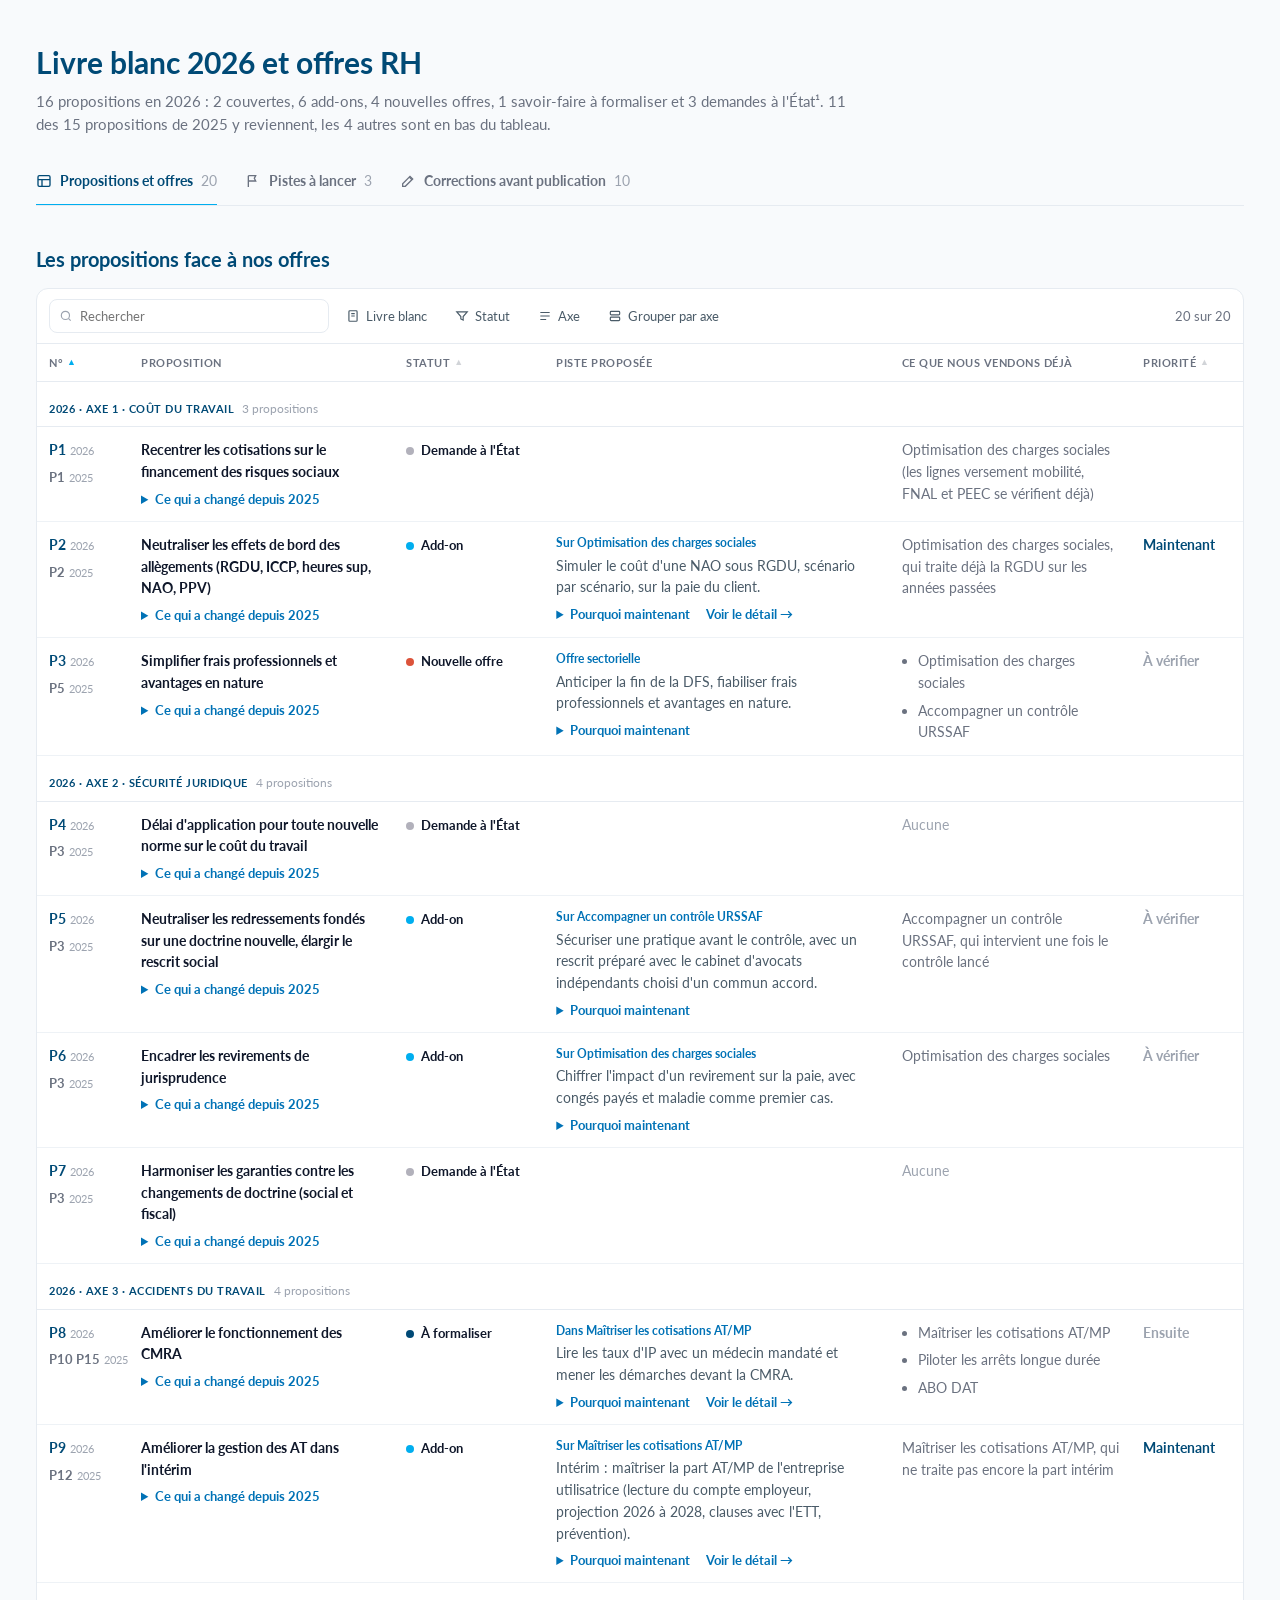
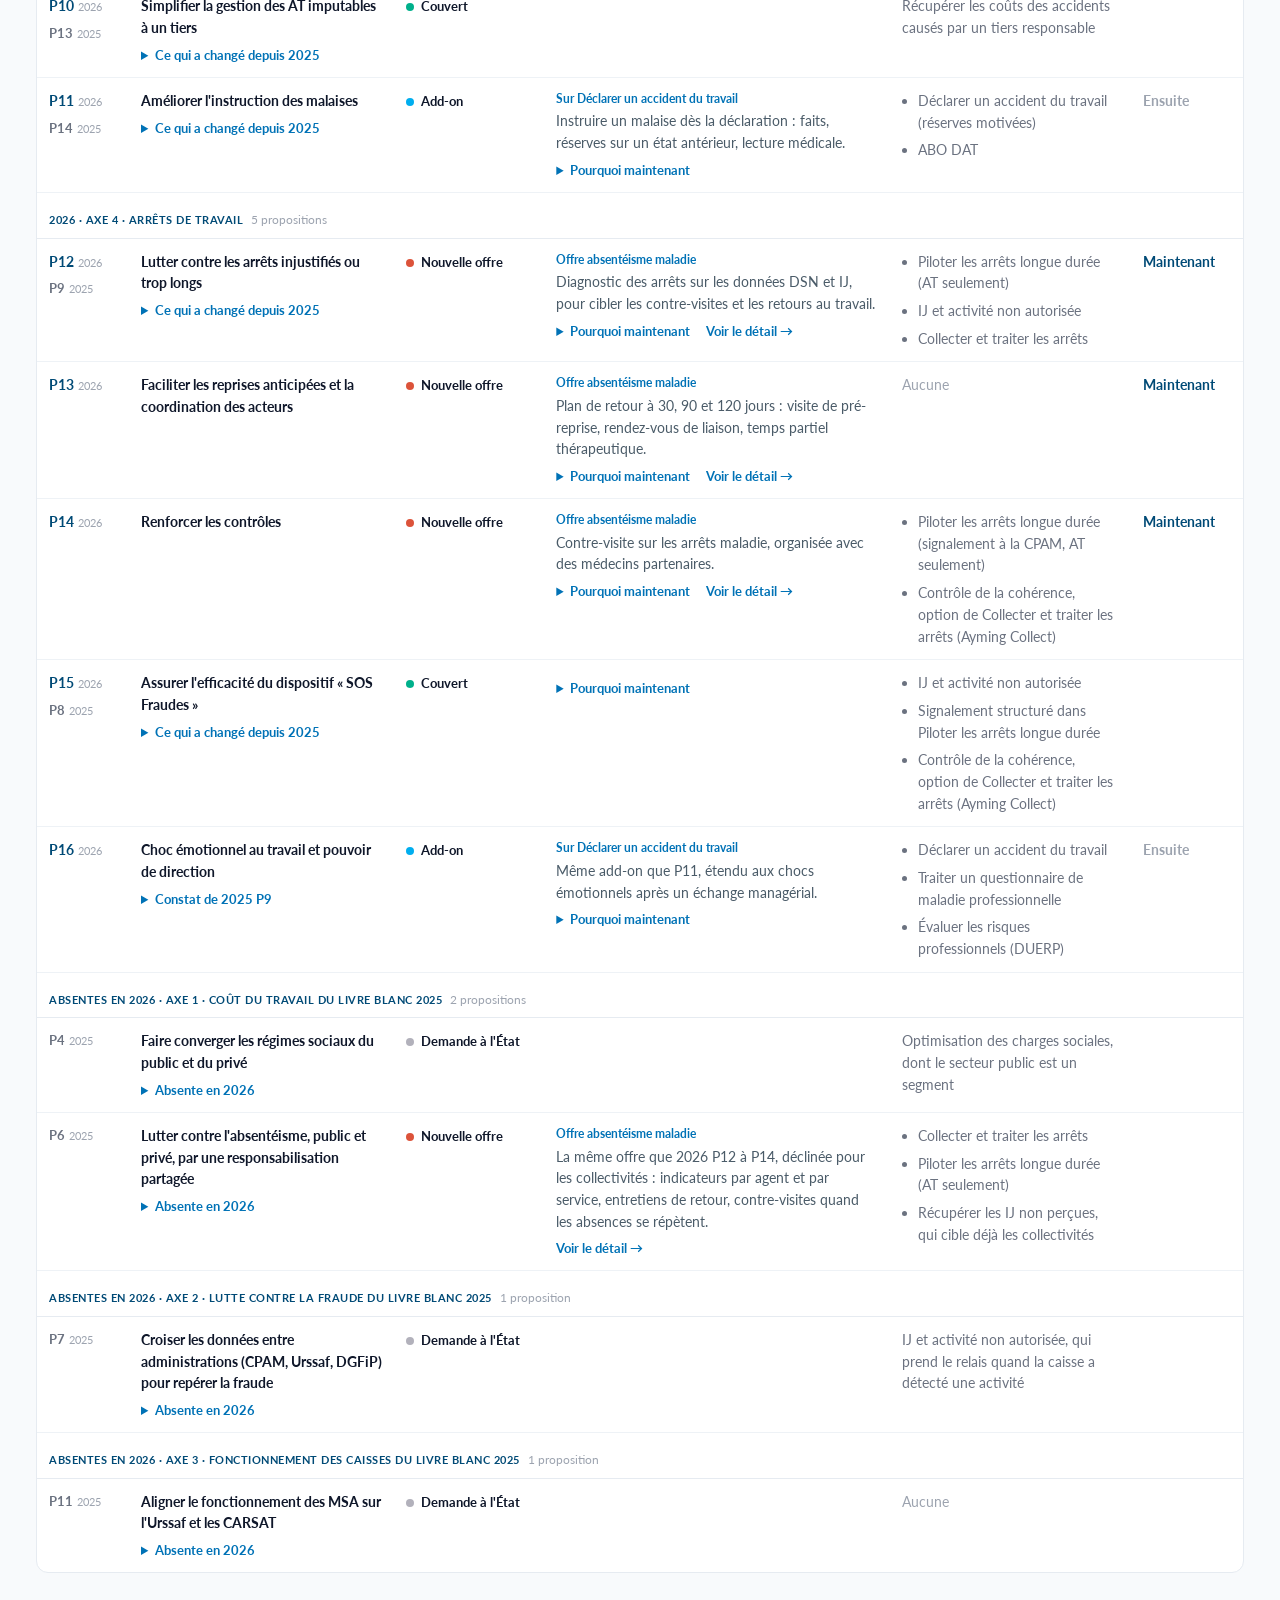
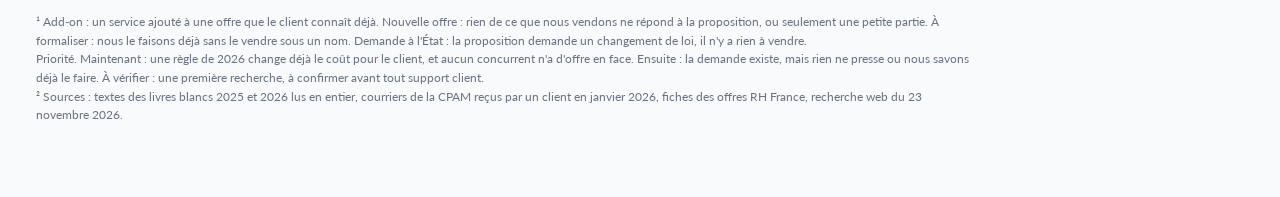
==== commit ebe5cda1: "The page reads lighter, with a one-sentence intro, Pourquoi maintenant folded under each piste, and " ====
--- a/index.html
+++ b/index.html
@@ -10,8 +10,10 @@
 <link rel="stylesheet" href="https://fonts.googleapis.com/css2?family=Lato:wght@400;700;900&display=swap">
 <link rel="stylesheet" href="style.css">
 <style>
-#map col.c-n{width:92px} #map col.c-prop{width:17%} #map col.c-st{width:140px} #map col.c-pis{width:25%} #map col.c-why{width:auto} #map col.c-off{width:15%} #map col.c-pr{width:112px}
+#map col.c-n{width:92px} #map col.c-prop{width:22%} #map col.c-st{width:150px} #map col.c-pis{width:auto} #map col.c-off{width:20%} #map col.c-pr{width:112px}
 #map td.off{color:var(--muted)}
+#map tbody tr{box-sizing:border-box}
+#map td.off ul.offers li+li{margin-top:6px}
 .more{display:block;margin-top:6px;font-size:13px;font-weight:700;color:var(--mid);text-decoration:none}
 .more:hover{text-decoration:underline}
 #map td.n .pair{display:block;white-space:nowrap}
@@ -19,9 +21,12 @@
 #map td.n .yr{font-size:11px;font-weight:400;color:var(--faint);letter-spacing:0;margin-left:4px}
 #map td.n .pair.old{font-size:13px;color:var(--muted)}
 #map td.prop .axe{display:block;margin-top:4px;font-size:12px;font-weight:400;color:var(--faint)}
-#map td.prop .hist{margin-top:6px;font-size:13px;font-weight:400}
-#map td.prop .hist summary{cursor:pointer;color:var(--mid);font-weight:700}
-#map td.prop .hist p{margin:6px 0 0;color:var(--muted);line-height:1.45}
+#map .hist{margin-top:6px;font-size:13px;font-weight:400}
+#map .plinks{display:flex;flex-wrap:wrap;align-items:baseline;column-gap:16px;margin-top:6px}
+#map .plinks .hist,#map .plinks .more{margin-top:0}
+#map .plinks .hist[open]{flex-basis:100%;order:2}
+#map .hist summary{cursor:pointer;color:var(--mid);font-weight:700}
+#map .hist p{margin:6px 0 0;color:var(--muted);line-height:1.45}
 
 </style>
 </head>
@@ -30,7 +35,7 @@
 
 <header>
   <h1>Livre blanc 2026 et offres RH</h1>
-  <p class="lead">Pour chaque proposition du livre blanc, la piste à lancer, pourquoi maintenant, et ce que nous vendons déjà. Sur 16 propositions, 2 sont couvertes, 6 demandent un add-on à une offre existante, 4 une nouvelle offre, 1 un savoir-faire à formaliser, et 3 sont des demandes à l'État¹. Le livre blanc 2025 est rangé dans les mêmes lignes : 11 de ses 15 propositions reviennent en 2026, dont 3 sous une autre forme, et chaque ligne dit ce qui a changé. Les 4 absentes en 2026 (P4, P6, P7, P11) ont leur propre ligne.</p>
+  <p class="lead">16 propositions en 2026 : 2 couvertes, 6 add-ons, 4 nouvelles offres, 1 savoir-faire à formaliser et 3 demandes à l'État¹. 11 des 15 propositions de 2025 y reviennent, les 4 autres sont en bas du tableau.</p>
   <nav class="tabs" aria-label="Pages">
     <a href="./" aria-current="page"><svg viewBox="0 0 24 24" aria-hidden="true"><rect x="3" y="4" width="18" height="16" rx="2"/><path d="M3 10h18M9 10v10"/></svg>Propositions et offres <span class="c">20</span></a>
     <a href="pistes.html"><svg viewBox="0 0 24 24" aria-hidden="true"><path d="M5 21V4"/><path d="M5 4h11l-2 4 2 4H5"/></svg>Pistes à lancer <span class="c">3</span></a>
@@ -52,13 +57,12 @@
       <span class="meta" id="count"></span>
     </div>
     <table id="map">
-      <colgroup><col class="c-n"><col class="c-prop"><col class="c-st"><col class="c-pis"><col class="c-why"><col class="c-off"><col class="c-pr"></colgroup>
+      <colgroup><col class="c-n"><col class="c-prop"><col class="c-st"><col class="c-pis"><col class="c-off"><col class="c-pr"></colgroup>
       <thead><tr>
         <th data-key="n" aria-sort="ascending"><button>N° <span class="arrow">▲</span></button></th>
         <th><span>Proposition</span></th>
         <th data-key="status"><button>Statut <span class="arrow">▲</span></button></th>
         <th><span>Piste proposée</span></th>
-        <th><span>Pourquoi maintenant</span></th>
         <th><span>Ce que nous vendons déjà</span></th>
         <th data-key="prio"><button>Priorité <span class="arrow">▲</span></button></th>
       </tr></thead>
@@ -112,7 +116,7 @@
     10:[[13,"2026 garde l'exclusion du taux (le compte spécial en 2025) et l'harmonisation des notions d'arme et d'agression. N'y sont plus : l'attestation d'assurance comme preuve de la part du tiers, un guide commun aux CARSAT et à la CRAMIF, des preuves autres que la plainte du salarié, l'accès de l'employeur à la procédure pénale (article L. 455-2)."]],
     11:[[14,"Même sujet, demande adoucie. En 2025, la prise en charge d'un malaise dépendait de l'impossibilité d'identifier une cause médicale. En 2026, l'instruction médicale devient obligatoire sans toucher à la présomption ni à la charge de la preuve."]],
     12:[[9,"Même objectif. En 2025 : ouvrir au médecin prescripteur le dossier médical du salarié (et la déclaration d'AT), et subordonner une prolongation à un contact avec le médecin du travail. 2026 ne garde que le dialogue entre médecins (mesure 7)."]],
-    15:[[8,"En 2025 : un circuit de signalement des absences abusives, de l'entreprise vers la caisse. Ce circuit existe désormais (SOS Fraudes), et 2026 demande qu'un signalement soit suivi d'un contrôle."]],
+    15:[[8,"En 2025 : un circuit de signalement des absences abusives, de l'entreprise vers la caisse. Ce signalement à la CPAM existe, et 2026 demande qu'il soit suivi d'un contrôle. Le nom « SOS Fraudes » vient du livre blanc 2026 : aucune source officielle ne l'emploie."]],
     16:[[9,"2025 P9 décrivait déjà des arrêts déclarés après une mesure disciplinaire, au motif d'un choc, sans en faire une proposition.",1]]
   };
   rows.forEach(function(r){r.lb=LB[r.n]||[];});
@@ -169,20 +173,22 @@
       var g=groupBy==='axe'?r.yr+'-'+r.axe:groupBy==='status'?r.st:null;
       if(g!==null&&g!==last){
         var n=list.filter(function(x){return (groupBy==='axe'?x.yr+'-'+x.axe:x.st)===g;}).length;
-        html+='<tr class="group"><td colspan="7">'+(groupBy==='axe'?(r.yr===2025?'Absentes en 2026 · '+axeOf(r)+' du livre blanc 2025':'2026 · '+axeOf(r)):ST[g])+'<span>'+n+' proposition'+(n>1?'s':'')+'</span></td></tr>';
+        html+='<tr class="group"><td colspan="6">'+(groupBy==='axe'?(r.yr===2025?'Absentes en 2026 · '+axeOf(r)+' du livre blanc 2025':'2026 · '+axeOf(r)):ST[g])+'<span>'+n+' proposition'+(n>1?'s':'')+'</span></td></tr>';
         last=g;
       }
       var offers=r.offers.length?(r.offers.length>1?'<ul class="offers">'+r.offers.map(function(o){return '<li>'+esc(o)+'</li>';}).join('')+'</ul>':esc(r.offers[0])):'<span class="dim">Aucune</span>';
-      var piste=r.piste?'<span class="kind">'+esc(r.on)+'</span>'+esc(r.piste)+(r.more?'<a class="more" href="pistes.html#'+r.more+'">Voir le détail →</a>':''):'<span class="dim">'+(r.st==='ok'?"L'offre existe":"Pas d'offre à créer")+'</span>';
-      var pr=r.prio?'<span class="prio'+(r.prio===1?' hi':'')+'">'+PRIO[r.prio]+'</span>':'<span class="dim">·</span>';
+      var piste=r.piste?'<span class="kind">'+esc(r.on)+'</span>'+esc(r.piste)+'':'';
+      var links=(r.why?'<details class="hist"><summary>Pourquoi maintenant</summary><p>'+esc(r.why)+'</p></details>':'')+(r.more?'<a class="more" href="pistes.html#'+r.more+'">Voir le détail →</a>':'');
+      if(links)piste+='<div class="plinks">'+links+'</div>';
+      var pr=r.prio?'<span class="prio'+(r.prio===1?' hi':'')+'">'+PRIO[r.prio]+'</span>':'';
       var props=r.lb.filter(function(l){return !l[2];}), cons=r.lb.filter(function(l){return l[2];});
       var num=r.yr===2025?'<span class="pair old">P'+r.n+'<span class="yr">2025</span></span>':'<span class="pair">P'+r.n+'<span class="yr">2026</span></span>'+(props.length?'<span class="pair old">'+props.map(function(l){return 'P'+l[0];}).join(' ')+'<span class="yr">2025</span></span>':'');
       var hist='';
       if(r.lb.length)hist='<details class="hist"><summary>'+(props.length?'Ce qui a changé depuis 2025':'Constat de 2025 P'+cons[0][0])+'</summary>'+r.lb.map(function(l){return '<p><b>2025 P'+l[0]+'</b> '+esc(l[1])+'</p>';}).join('')+'</details>';
       else if(r.gone)hist='<details class="hist"><summary>Absente en 2026</summary><p>'+esc(r.gone)+'</p></details>';
-      html+='<tr><td class="n">'+num+'</td><td class="prop">'+esc(r.prop)+(groupBy==='axe'?'':'<span class="axe">'+esc(axeOf(r))+'</span>')+hist+'</td><td data-l="Statut">'+status(r.st)+'</td><td data-l="Piste proposée">'+piste+'</td><td data-l="Pourquoi maintenant"'+(r.why?'':' class="nil"')+'>'+(r.why?esc(r.why):'<span class="dim">·</span>')+'</td><td class="off" data-l="Ce que nous vendons déjà">'+offers+'</td><td data-l="Priorité"'+(r.prio?'':' class="nil"')+'>'+pr+'</td></tr>';
-    });
-    if(!list.length)html='<tr class="empty"><td colspan="7">Aucune proposition ne correspond à ces filtres.</td></tr>';
+      html+='<tr><td class="n">'+num+'</td><td class="prop">'+esc(r.prop)+(groupBy==='axe'?'':'<span class="axe">'+esc(axeOf(r))+'</span>')+hist+'</td><td data-l="Statut">'+status(r.st)+'</td><td data-l="Piste proposée"'+(piste?'':' class="nil"')+'>'+piste+'</td><td class="off" data-l="Ce que nous vendons déjà">'+offers+'</td><td data-l="Priorité"'+(r.prio?'':' class="nil"')+'>'+pr+'</td></tr>';
+    });
+    if(!list.length)html='<tr class="empty"><td colspan="6">Aucune proposition ne correspond à ces filtres.</td></tr>';
     document.querySelector('#map tbody').innerHTML=html;
     document.getElementById('count').textContent=list.length+' sur '+rows.length;
     var active=only||fy.value||fs.value||fa.value||term||fg.value!=='axe'||sort.key!=='n'||sort.dir!==1;
--- a/style.css
+++ b/style.css
@@ -75,7 +75,9 @@
 .foot{font-size:12px;color:var(--muted);max-width:940px}
 
 /* Narrow screens: rows become stacked blocks, never a side scroll */
+.wrap>*{min-width:0}
 @media (max-width:960px){
+  nav.tabs{flex-wrap:wrap;row-gap:4px}
   table,thead,tbody,tr,td{display:block;width:100%}
   thead{display:none}
   tbody tr:not(.group){padding:12px;border-bottom:1px solid var(--line)}
